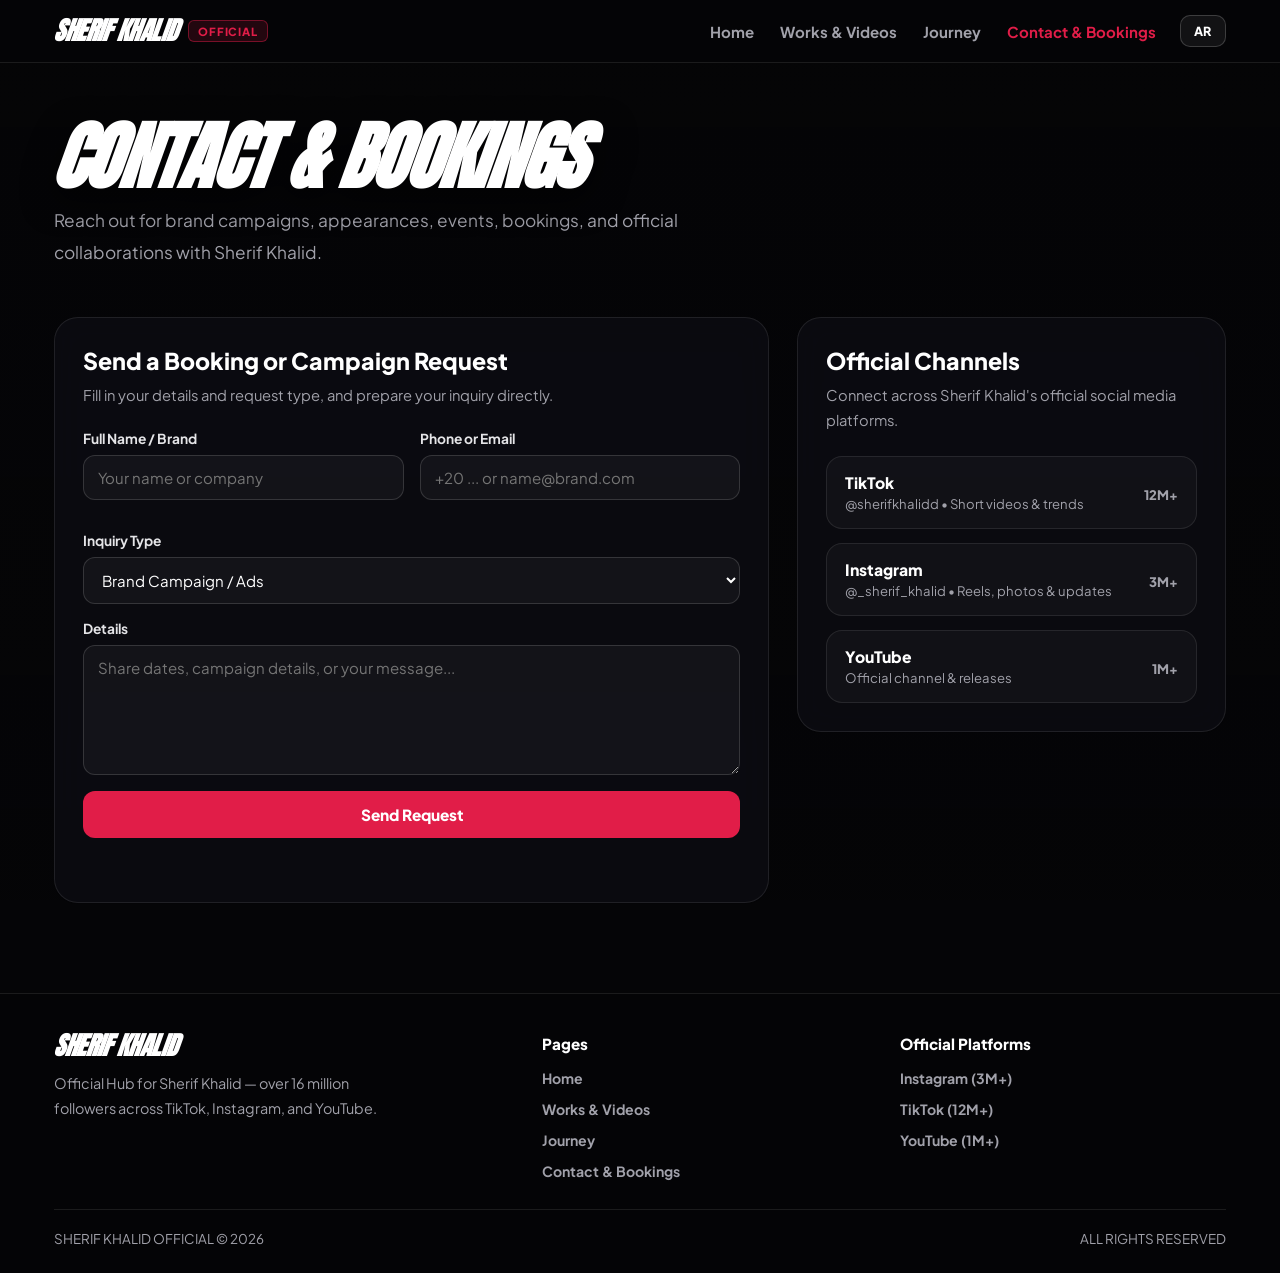
==== contact.html @ f13f251b "Create contact.html" ====
<!DOCTYPE html>
<html lang="en" dir="ltr">
<head>
  <meta charset="UTF-8" />
  <meta name="viewport" content="width=device-width, initial-scale=1.0, viewport-fit=cover" />
  <title>Contact & Bookings — SHERIF KHALID</title>
  <link rel="icon" href="assts/sherif_khalid4.jpg" type="image/jpeg" />
  <link rel="apple-touch-icon" href="assts/sherif_khalid4.jpg" />
  <link rel="preconnect" href="https://fonts.googleapis.com">
  <link rel="preconnect" href="https://fonts.gstatic.com" crossorigin>
  <link href="https://fonts.googleapis.com/css2?family=Anton&family=Archivo+Black&family=Cairo:wght@400;600;700;900&family=Lalezar&family=Plus+Jakarta+Sans:wght@400;600;700;800&display=swap" rel="stylesheet">
  <style>
    :root {
      --bg: #050507;
      --text: #f8fafc;
      --muted: #a1a1aa;
      --accent: #e11d48;
      --line: rgba(255, 255, 255, 0.09);
    }

    * { margin: 0; padding: 0; box-sizing: border-box; scroll-behavior: smooth; }
    html { overflow-x: clip; }

    body {
      background: var(--bg);
      color: var(--text);
      font-family: 'Plus Jakarta Sans', 'Cairo', sans-serif;
      overflow-x: clip;
      min-height: 100dvh;
      display: flex;
      flex-direction: column;
      position: relative;
    }

    html[lang="ar"] body {
      font-family: 'Cairo', 'Plus Jakarta Sans', sans-serif;
    }

    /* خلفية الفيديو الصامت */
    .ambient-video-bg {
      position: fixed;
      inset: 0;
      z-index: -2;
      pointer-events: none;
      overflow: hidden;
      background: #050507;
    }

    .ambient-video-bg video {
      width: 100%;
      height: 100%;
      object-fit: cover;
      opacity: 0.36;
      filter: brightness(1.12) contrast(1.06);
    }

    .ambient-overlay {
      position: fixed;
      inset: 0;
      z-index: -1;
      pointer-events: none;
      background: linear-gradient(
        180deg,
        rgba(5, 5, 7, 0.56) 0%,
        rgba(5, 5, 7, 0.72) 55%,
        rgba(5, 5, 7, 0.9) 100%
      );
    }

    .num { font-family: 'Plus Jakarta Sans', sans-serif; }
    .container { max-width: 1220px; margin: 0 auto; padding: 0 24px; width: 100%; }

    .clip-brand-font {
      font-family: 'Anton', 'Archivo Black', sans-serif;
      font-style: italic;
      font-weight: 900;
      text-transform: uppercase;
      letter-spacing: -0.01em;
      line-height: 0.96;
      display: inline-block;
      transform: skewX(-7deg) scaleY(1.06);
    }

    /* Header */
    header.site-header {
      position: sticky;
      top: 0;
      z-index: 300;
      width: 100%;
      background: rgba(5, 5, 7, 0.88);
      backdrop-filter: blur(18px);
      -webkit-backdrop-filter: blur(18px);
      border-bottom: 1px solid var(--line);
      padding: 15px 0;
    }

    .nav-wrap {
      display: flex;
      justify-content: space-between;
      align-items: center;
      gap: 20px;
      width: 100%;
    }

    .brand {
      direction: rtl;
      unicode-bidi: isolate;
      text-decoration: none;
      color: #fff;
      font-size: clamp(1.2rem, 2.2vw, 1.5rem);
      display: inline-flex;
      flex-direction: row;
      align-items: center;
      gap: 10px;
      flex-shrink: 0;
    }

    .brand-tag {
      font-family: 'Plus Jakarta Sans', sans-serif;
      font-size: 0.7rem;
      font-weight: 800;
      letter-spacing: 0.08em;
      color: var(--accent);
      border: 1px solid rgba(225, 29, 72, 0.45);
      background: rgba(225, 29, 72, 0.14);
      padding: 3px 9px;
      border-radius: 6px;
    }

    .nav-right {
      display: flex;
      align-items: center;
      gap: 24px;
    }

    nav {
      display: flex;
      align-items: center;
      gap: 26px;
    }

    nav a {
      text-decoration: none;
      color: var(--muted);
      font-weight: 700;
      font-size: 0.94rem;
      white-space: nowrap;
      transition: color 0.2s ease;
    }

    nav a:hover,
    nav a.active {
      color: #fff;
    }

    nav a.active {
      color: var(--accent);
    }

    .lang-btn {
      background: rgba(255, 255, 255, 0.06);
      border: 1px solid rgba(255, 255, 255, 0.18);
      color: #fff;
      padding: 7px 13px;
      border-radius: 10px;
      font-family: 'Plus Jakarta Sans', sans-serif;
      font-weight: 800;
      font-size: 0.78rem;
      letter-spacing: 0.06em;
      cursor: pointer;
      white-space: nowrap;
      transition: border-color 0.2s ease, background 0.2s ease;
    }

    .lang-btn:hover {
      border-color: var(--accent);
      background: rgba(225, 29, 72, 0.14);
    }

    .menu-btn {
      display: none;
      background: rgba(255, 255, 255, 0.06);
      border: 1px solid rgba(255, 255, 255, 0.16);
      color: #fff;
      padding: 8px 14px;
      border-radius: 10px;
      font-family: 'Cairo', 'Plus Jakarta Sans', sans-serif;
      font-weight: 800;
      font-size: 0.85rem;
      cursor: pointer;
    }

    /* Main Content */
    .contact-main {
      padding: 60px 0 90px;
    }

    .page-heading {
      font-size: clamp(2.4rem, 5.5vw, 4.4rem);
      color: #fff;
      margin-bottom: 14px;
      text-shadow: 0 12px 32px rgba(0, 0, 0, 0.75);
    }

    .page-sub {
      color: var(--muted);
      font-size: clamp(1rem, 1.35vw, 1.1rem);
      line-height: 1.85;
      max-width: 680px;
      margin-bottom: 48px;
    }

    .contact-grid {
      display: grid;
      grid-template-columns: 1.25fr 0.75fr;
      gap: 28px;
      align-items: start;
    }

    .form-card,
    .channels-card {
      background: rgba(12, 13, 18, 0.84);
      backdrop-filter: blur(16px);
      border: 1px solid var(--line);
      border-radius: 24px;
      padding: 28px;
    }

    .card-title {
      font-size: clamp(1.2rem, 1.9vw, 1.45rem);
      font-weight: 900;
      color: #fff;
      margin-bottom: 8px;
    }

    .card-desc {
      color: var(--muted);
      font-size: 0.92rem;
      line-height: 1.75;
      margin-bottom: 22px;
    }

    .field-row {
      display: grid;
      grid-template-columns: repeat(2, 1fr);
      gap: 16px;
      margin-bottom: 16px;
    }

    .field-group {
      display: flex;
      flex-direction: column;
      gap: 8px;
      margin-bottom: 16px;
    }

    .field-group label {
      font-size: 0.86rem;
      font-weight: 700;
      color: #e4e4e7;
    }

    .field-group input,
    .field-group select,
    .field-group textarea {
      width: 100%;
      background: rgba(255, 255, 255, 0.04);
      border: 1px solid rgba(255, 255, 255, 0.14);
      border-radius: 12px;
      padding: 12px 14px;
      color: #fff;
      font-family: inherit;
      font-size: 0.94rem;
      outline: none;
      transition: border-color 0.2s ease, background 0.2s ease;
    }

    .field-group select option {
      background: #09090d;
      color: #fff;
    }

    .field-group input:focus,
    .field-group select:focus,
    .field-group textarea:focus {
      border-color: var(--accent);
      background: rgba(255, 255, 255, 0.07);
    }

    .field-group textarea {
      min-height: 130px;
      resize: vertical;
    }

    .submit-btn {
      width: 100%;
      background: var(--accent);
      border: none;
      border-radius: 12px;
      padding: 14px 20px;
      color: #fff;
      font-family: inherit;
      font-weight: 800;
      font-size: 0.96rem;
      cursor: pointer;
      transition: opacity 0.2s ease, transform 0.2s ease;
    }

    .submit-btn:hover {
      opacity: 0.92;
      transform: translateY(-1px);
    }

    .form-feedback {
      margin-top: 14px;
      font-size: 0.88rem;
      font-weight: 700;
      color: #4ade80;
      min-height: 22px;
    }

    .channel-list {
      display: flex;
      flex-direction: column;
      gap: 14px;
    }

    .channel-item {
      text-decoration: none;
      color: #fff;
      background: rgba(255, 255, 255, 0.03);
      border: 1px solid var(--line);
      border-radius: 16px;
      padding: 16px 18px;
      display: flex;
      justify-content: space-between;
      align-items: center;
      gap: 12px;
      transition: border-color 0.2s ease, background 0.2s ease, transform 0.2s ease;
    }

    .channel-item:hover {
      border-color: var(--accent);
      background: rgba(225, 29, 72, 0.08);
      transform: translateY(-2px);
    }

    .channel-item strong {
      display: block;
      font-size: 0.98rem;
      font-weight: 800;
    }

    .channel-item span {
      display: block;
      font-size: 0.82rem;
      color: var(--muted);
      margin-top: 3px;
    }

    .channel-badge {
      font-family: 'Plus Jakarta Sans', sans-serif;
      font-size: 0.78rem;
      font-weight: 800;
      color: var(--accent);
      white-space: nowrap;
    }

    /* Footer */
    footer.site-footer {
      margin-top: auto;
      border-top: 1px solid var(--line);
      background: rgba(5, 5, 7, 0.88);
      backdrop-filter: blur(16px);
      padding: 40px 0 26px;
    }

    .footer-grid {
      display: grid;
      grid-template-columns: 1.4fr 1fr 1fr;
      gap: 32px;
      padding-bottom: 28px;
      border-bottom: 1px solid var(--line);
    }

    .footer-brand p {
      color: var(--muted);
      font-size: 0.9rem;
      line-height: 1.75;
      margin-top: 12px;
      max-width: 340px;
    }

    .footer-col h3 {
      font-size: 0.95rem;
      font-weight: 800;
      color: #fff;
      margin-bottom: 14px;
    }

    .footer-links {
      list-style: none;
      display: flex;
      flex-direction: column;
      gap: 10px;
    }

    .footer-links a {
      text-decoration: none;
      color: var(--muted);
      font-size: 0.88rem;
      font-weight: 700;
      transition: color 0.2s ease;
    }

    .footer-links a:hover { color: var(--accent); }

    .footer-bottom {
      padding-top: 20px;
      display: flex;
      justify-content: space-between;
      align-items: center;
      flex-wrap: wrap;
      gap: 12px;
      color: var(--muted);
      font-size: 0.84rem;
    }

    @media (max-width: 960px) {
      .contact-grid { grid-template-columns: 1fr; gap: 22px; }
      .footer-grid { grid-template-columns: 1fr; gap: 24px; }

      nav {
        display: none;
        position: fixed;
        top: 64px;
        right: 0;
        left: 0;
        background: rgba(5, 5, 7, 0.98);
        backdrop-filter: blur(20px);
        flex-direction: column;
        align-items: flex-start;
        padding: 20px 24px;
        gap: 16px;
        border-bottom: 1px solid var(--line);
        z-index: 290;
      }

      nav.open { display: flex; }
      .menu-btn { display: inline-block; }
    }

    @media (max-width: 640px) {
      .container { padding: 0 18px; }
      .contact-main { padding: 36px 0 64px; }
      .form-card, .channels-card { padding: 20px; border-radius: 18px; }
      .field-row { grid-template-columns: 1fr; gap: 0; margin-bottom: 0; }
    }
  </style>
</head>
<body>

  <div class="ambient-video-bg" aria-hidden="true">
    <video autoplay muted loop playsinline preload="auto">
      <source src="assts/shx.mp4" type="video/mp4">
    </video>
  </div>
  <div class="ambient-overlay" aria-hidden="true"></div>

  <header class="site-header">
    <div class="container nav-wrap">
      <a href="index.html" class="brand">
        <span class="brand-tag">OFFICIAL</span>
        <span class="clip-brand-font">SHERIF KHALID</span>
      </a>

      <div class="nav-right">
        <nav id="navMenu">
          <a href="index.html" data-i18n="navHome">Home</a>
          <a href="works.html" data-i18n="navWorks">Works & Videos</a>
          <a href="journey.html" data-i18n="navJourney">Journey</a>
          <a href="contact.html" class="active" data-i18n="navContact">Contact & Bookings</a>
        </nav>

        <button class="lang-btn" id="langBtn" type="button" onclick="toggleLanguage()">AR</button>
        <button class="menu-btn" id="menuBtn" type="button" data-i18n="menuLabel">Menu</button>
      </div>
    </div>
  </header>

  <main class="contact-main">
    <div class="container">
      <h1 class="clip-brand-font page-heading" data-i18n="pageHeading">CONTACT & BOOKINGS</h1>
      <p class="page-sub" data-i18n="pageSub">
        Reach out for brand campaigns, appearances, events, bookings, and official collaborations with Sherif Khalid.
      </p>

      <div class="contact-grid">
        <form class="form-card" id="bookingForm" onsubmit="handleBookingSubmit(event)">
          <h2 class="card-title" data-i18n="formTitle">Send a Booking or Campaign Request</h2>
          <p class="card-desc" data-i18n="formDesc">
            Fill in your details and request type, and prepare your inquiry directly.
          </p>

          <div class="field-row">
            <div class="field-group">
              <label for="senderName" data-i18n="labelName">Full Name / Brand</label>
              <input id="senderName" type="text" required placeholder="Your name or company">
            </div>

            <div class="field-group">
              <label for="senderPhone" data-i18n="labelContact">Phone or Email</label>
              <input id="senderPhone" type="text" required placeholder="+20 ... or name@brand.com">
            </div>
          </div>

          <div class="field-group">
            <label for="requestType" data-i18n="labelType">Inquiry Type</label>
            <select id="requestType">
              <option value="Brand Campaign / Ads" data-i18n="optAds">Brand Campaign / Ads</option>
              <option value="Event / Appearance Booking" data-i18n="optBooking">Event / Appearance Booking</option>
              <option value="Collaboration / Media" data-i18n="optCollab">Collaboration / Media</option>
              <option value="General Inquiry" data-i18n="optGeneral">General Inquiry</option>
            </select>
          </div>

          <div class="field-group">
            <label for="messageBox" data-i18n="labelMessage">Details</label>
            <textarea id="messageBox" required placeholder="Share dates, campaign details, or your message..."></textarea>
          </div>

          <button type="submit" class="submit-btn" data-i18n="submitBtn">Send Request</button>
          <p class="form-feedback" id="formFeedback" role="status"></p>
        </form>

        <aside class="channels-card">
          <h2 class="card-title" data-i18n="channelsTitle">Official Channels</h2>
          <p class="card-desc" data-i18n="channelsDesc">
            Connect across Sherif Khalid's official social media platforms.
          </p>

          <div class="channel-list">
            <a class="channel-item" href="https://www.tiktok.com/@sherifkhalidd" target="_blank" rel="noopener">
              <div>
                <strong>TikTok</strong>
                <span data-i18n="ttSub">@sherifkhalidd • Short videos & trends</span>
              </div>
              <span class="channel-badge num">12M+</span>
            </a>

            <a class="channel-item" href="https://www.instagram.com/_sherif_khalid/?hl=ar" target="_blank" rel="noopener">
              <div>
                <strong>Instagram</strong>
                <span data-i18n="igSub">@_sherif_khalid • Reels, photos & updates</span>
              </div>
              <span class="channel-badge num">3M+</span>
            </a>

            <a class="channel-item" href="https://www.youtube.com/@sherifkhalid8422" target="_blank" rel="noopener">
              <div>
                <strong>YouTube</strong>
                <span data-i18n="ytSub">Official channel & releases</span>
              </div>
              <span class="channel-badge num">1M+</span>
            </a>
          </div>
        </aside>
      </div>
    </div>
  </main>

  <footer class="site-footer">
    <div class="container">
      <div class="footer-grid">
        <div class="footer-brand">
          <a href="index.html" class="brand">
            <span class="clip-brand-font">SHERIF KHALID</span>
          </a>
          <p data-i18n="footerDesc">
            Official Hub for Sherif Khalid — over 16 million followers across TikTok, Instagram, and YouTube.
          </p>
        </div>

        <div class="footer-col">
          <h3 data-i18n="footerPagesTitle">Pages</h3>
          <ul class="footer-links">
            <li><a href="index.html" data-i18n="navHome">Home</a></li>
            <li><a href="works.html" data-i18n="navWorks">Works & Videos</a></li>
            <li><a href="journey.html" data-i18n="navJourney">Journey</a></li>
            <li><a href="contact.html" data-i18n="navContact">Contact & Bookings</a></li>
          </ul>
        </div>

        <div class="footer-col">
          <h3 data-i18n="footerPlatformsTitle">Official Platforms</h3>
          <ul class="footer-links">
            <li><a href="https://www.instagram.com/_sherif_khalid/?hl=ar" target="_blank" rel="noopener">Instagram (3M+)</a></li>
            <li><a href="https://www.tiktok.com/@sherifkhalidd" target="_blank" rel="noopener">TikTok (12M+)</a></li>
            <li><a href="https://www.youtube.com/@sherifkhalid8422" target="_blank" rel="noopener">YouTube (1M+)</a></li>
          </ul>
        </div>
      </div>

      <div class="footer-bottom">
        <span class="num">SHERIF KHALID OFFICIAL © 2026</span>
        <span data-i18n="rights">ALL RIGHTS RESERVED</span>
      </div>
    </div>
  </footer>

  <script>
    const translations = {
      en: {
        dir: 'ltr',
        lang: 'en',
        btnText: 'AR',
        menuLabel: 'Menu',
        navHome: 'Home',
        navWorks: 'Works & Videos',
        navJourney: 'Journey',
        navContact: 'Contact & Bookings',
        pageHeading: 'CONTACT & BOOKINGS',
        pageSub: 'Reach out for brand campaigns, appearances, events, bookings, and official collaborations with Sherif Khalid.',
        formTitle: 'Send a Booking or Campaign Request',
        formDesc: 'Fill in your details and request type to prepare your inquiry.',
        labelName: 'Full Name / Brand',
        placeholderName: 'Your name or company',
        labelContact: 'Phone or Email',
        placeholderContact: '+20 ... or name@brand.com',
        labelType: 'Inquiry Type',
        optAds: 'Brand Campaign / Ads',
        optBooking: 'Event / Appearance Booking',
        optCollab: 'Collaboration / Media',
        optGeneral: 'General Inquiry',
        labelMessage: 'Details',
        placeholderMessage: 'Share dates, campaign details, or your message...',
        submitBtn: 'Send Request',
        sentMsg: 'Request recorded. Our team will follow up on your inquiry details.',
        channelsTitle: 'Official Channels',
        channelsDesc: "Connect across Sherif Khalid's official social media platforms.",
        ttSub: '@sherifkhalidd • Short videos & trends',
        igSub: '@_sherif_khalid • Reels, photos & updates',
        ytSub: 'Official channel & releases',
        footerDesc: 'Official Hub for Sherif Khalid — over 16 million followers across TikTok, Instagram, and YouTube.',
        footerPagesTitle: 'Pages',
        footerPlatformsTitle: 'Official Platforms',
        rights: 'ALL RIGHTS RESERVED'
      },
      ar: {
        dir: 'rtl',
        lang: 'ar',
        btnText: 'EN',
        menuLabel: 'القائمة',
        navHome: 'الرئيسية',
        navWorks: 'الأعمال والفيديوهات',
        navJourney: 'الرحلة',
        navContact: 'التواصل والإعلانات',
        pageHeading: 'التواصل والإعلانات',
        pageSub: 'تواصل معنا للحملات الإعلانية، الحجوزات، الظهور والفعاليات، والتعاونات الرسمية مع شريف خالد.',
        formTitle: 'إرسال طلب إعلان أو حجز',
        formDesc: 'اكتب بياناتك ونوع الطلب لتجهيز تفاصيل التواصل.',
        labelName: 'الاسم الكامل / اسم البراند',
        placeholderName: 'اسمك أو اسم الشركة',
        labelContact: 'رقم الهاتف أو البريد الإلكتروني',
        placeholderContact: '+20 ... أو name@brand.com',
        labelType: 'نوع الطلب',
        optAds: 'حملة إعلانية / إعلانات',
        optBooking: 'حجز ظهور أو فعالية',
        optCollab: 'تعاون أو تغطية إعلامية',
        optGeneral: 'استفسار عام',
        labelMessage: 'التفاصيل',
        placeholderMessage: 'اكتب المواعيد أو تفاصيل الحملة أو رسالتك...',
        submitBtn: 'إرسال الطلب',
        sentMsg: 'تم تسجيل طلبك بنجاح وسيتم مراجعة التفاصيل للتواصل.',
        channelsTitle: 'المنصات الرسمية',
        channelsDesc: 'تابع وتواصل عبر الحسابات الرسمية لشريف خالد.',
        ttSub: '@sherifkhalidd • فيديوهات وتريندات',
        igSub: '@_sherif_khalid • ريلز وصور وأخبار',
        ytSub: 'القناة الرسمية والأعمال',
        footerDesc: 'الموقع الرسمي لشريف خالد — جمهور يتخطى 16 مليون متابع عبر TikTok وInstagram وYouTube.',
        footerPagesTitle: 'الصفحات',
        footerPlatformsTitle: 'المنصات الرسمية',
        rights: 'جميع الحقوق محفوظة'
      }
    };

    let currentLang = 'en';

    function applyLanguage(lang) {
      const dict = translations[lang] || translations.en;
      currentLang = dict.lang;
      document.documentElement.lang = dict.lang;
      document.documentElement.dir = dict.dir;

      const langBtn = document.getElementById('langBtn');
      if (langBtn) langBtn.textContent = dict.btnText;

      document.querySelectorAll('[data-i18n]').forEach((el) => {
        const key = el.getAttribute('data-i18n');
        if (dict[key] !== undefined) {
          el.textContent = dict[key];
        }
      });

      const nameInput = document.getElementById('senderName');
      const phoneInput = document.getElementById('senderPhone');
      const msgInput = document.getElementById('messageBox');
      if (nameInput) nameInput.placeholder = dict.placeholderName;
      if (phoneInput) phoneInput.placeholder = dict.placeholderContact;
      if (msgInput) msgInput.placeholder = dict.placeholderMessage;
    }

    function toggleLanguage() {
      applyLanguage(currentLang === 'en' ? 'ar' : 'en');
    }

    function handleBookingSubmit(event) {
      event.preventDefault();
      const feedback = document.getElementById('formFeedback');
      if (feedback) {
        feedback.textContent = translations[currentLang].sentMsg;
      }
      event.target.reset();
    }

    const navMenu = document.getElementById('navMenu');
    const menuBtn = document.getElementById('menuBtn');

    if (navMenu && menuBtn) {
      menuBtn.addEventListener('click', (e) => {
        e.stopPropagation();
        navMenu.classList.toggle('open');
      });

      navMenu.querySelectorAll('a').forEach((link) => {
        link.addEventListener('click', () => navMenu.classList.remove('open'));
      });

      document.addEventListener('click', (e) => {
        if (!navMenu.contains(e.target) && !menuBtn.contains(e.target)) {
          navMenu.classList.remove('open');
        }
      });
    }
  </script>
</body>
</html>
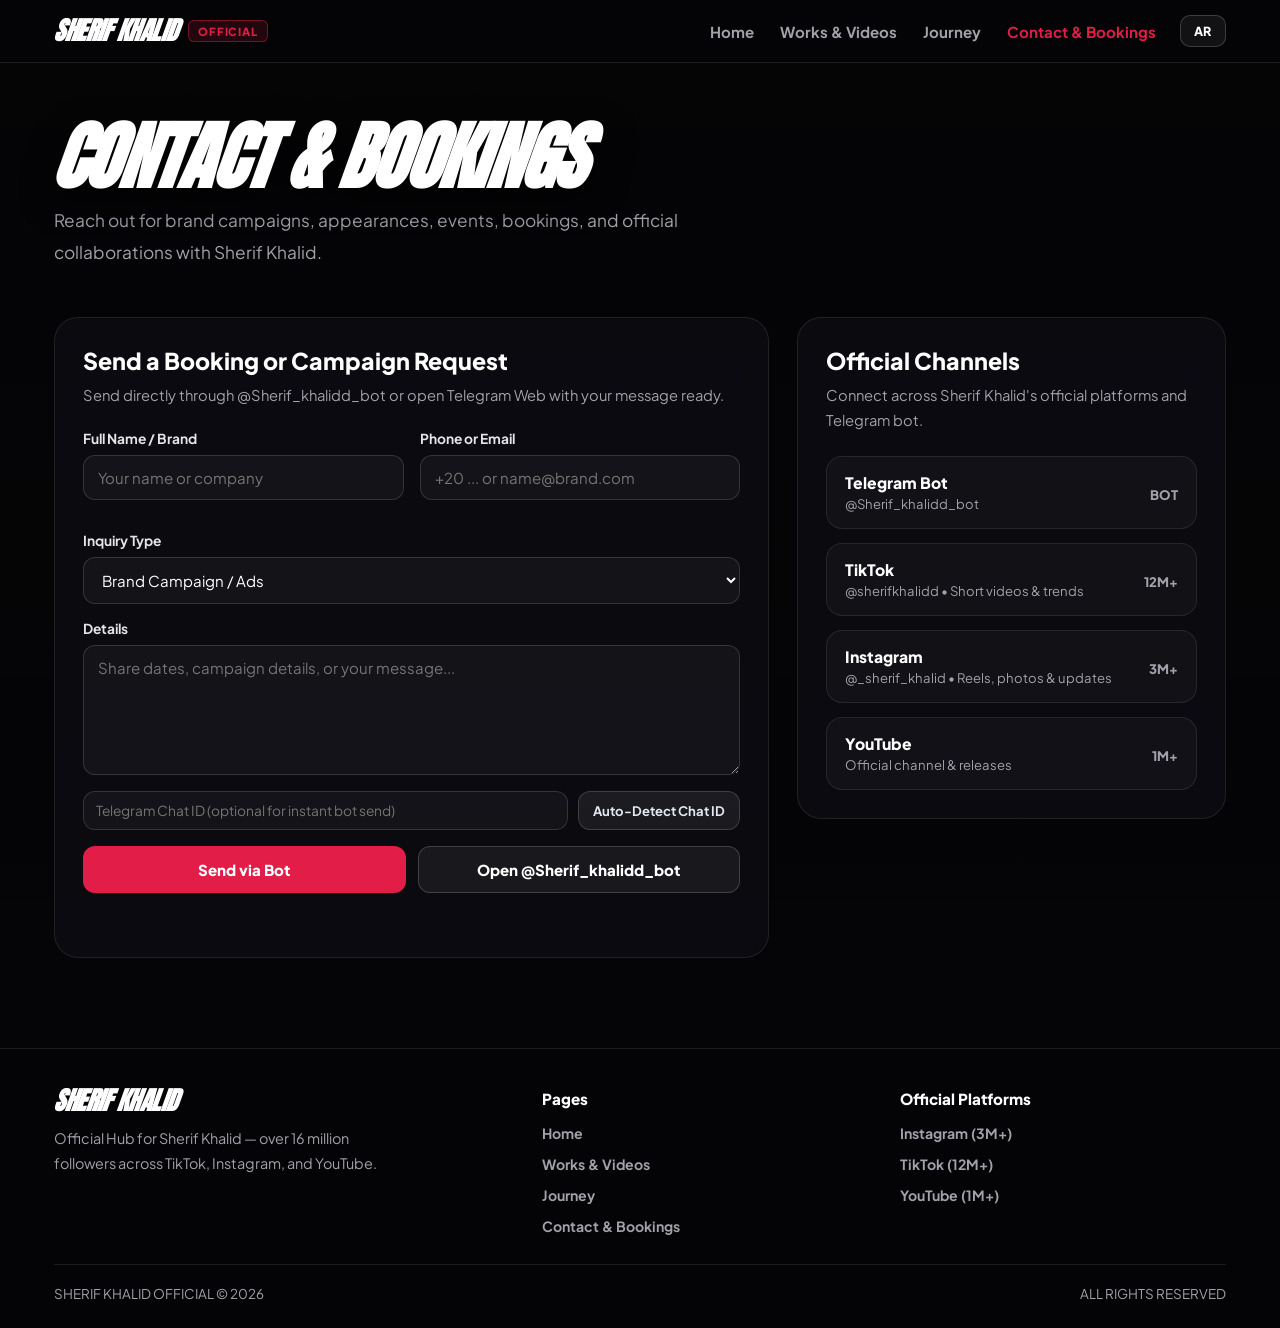
==== commit 8b91de08: "Update contact.html" ====
--- a/contact.html
+++ b/contact.html
@@ -292,16 +292,22 @@
       resize: vertical;
     }
 
+    .btn-group {
+      display: grid;
+      grid-template-columns: 1fr 1fr;
+      gap: 12px;
+    }
+
     .submit-btn {
       width: 100%;
       background: var(--accent);
       border: none;
       border-radius: 12px;
-      padding: 14px 20px;
+      padding: 13px 18px;
       color: #fff;
       font-family: inherit;
       font-weight: 800;
-      font-size: 0.96rem;
+      font-size: 0.94rem;
       cursor: pointer;
       transition: opacity 0.2s ease, transform 0.2s ease;
     }
@@ -309,6 +315,62 @@
     .submit-btn:hover {
       opacity: 0.92;
       transform: translateY(-1px);
+    }
+
+    .tg-direct-btn {
+      width: 100%;
+      background: rgba(255, 255, 255, 0.06);
+      border: 1px solid rgba(255, 255, 255, 0.18);
+      border-radius: 12px;
+      padding: 13px 18px;
+      color: #fff;
+      font-family: inherit;
+      font-weight: 800;
+      font-size: 0.94rem;
+      cursor: pointer;
+      transition: border-color 0.2s ease, background 0.2s ease;
+    }
+
+    .tg-direct-btn:hover {
+      border-color: #38bdf8;
+      background: rgba(56, 189, 248, 0.14);
+    }
+
+    .chatid-row {
+      display: flex;
+      gap: 10px;
+      align-items: center;
+      margin-bottom: 16px;
+    }
+
+    .chatid-row input {
+      flex: 1;
+      background: rgba(255, 255, 255, 0.04);
+      border: 1px solid rgba(255, 255, 255, 0.14);
+      border-radius: 12px;
+      padding: 10px 12px;
+      color: #fff;
+      font-family: 'Plus Jakarta Sans', sans-serif;
+      font-size: 0.86rem;
+      outline: none;
+    }
+
+    .detect-btn {
+      background: rgba(255, 255, 255, 0.07);
+      border: 1px solid rgba(255, 255, 255, 0.16);
+      color: #e2e8f0;
+      border-radius: 12px;
+      padding: 10px 14px;
+      font-family: inherit;
+      font-size: 0.82rem;
+      font-weight: 700;
+      white-space: nowrap;
+      cursor: pointer;
+    }
+
+    .detect-btn:hover {
+      border-color: var(--accent);
+      color: #fff;
     }
 
     .form-feedback {
@@ -455,6 +517,8 @@
       .contact-main { padding: 36px 0 64px; }
       .form-card, .channels-card { padding: 20px; border-radius: 18px; }
       .field-row { grid-template-columns: 1fr; gap: 0; margin-bottom: 0; }
+      .btn-group { grid-template-columns: 1fr; }
+      .chatid-row { flex-direction: column; align-items: stretch; }
     }
   </style>
 </head>
@@ -499,7 +563,7 @@
         <form class="form-card" id="bookingForm" onsubmit="handleBookingSubmit(event)">
           <h2 class="card-title" data-i18n="formTitle">Send a Booking or Campaign Request</h2>
           <p class="card-desc" data-i18n="formDesc">
-            Fill in your details and request type, and prepare your inquiry directly.
+            Send directly through @Sherif_khalidd_bot or open Telegram Web with your message ready.
           </p>
 
           <div class="field-row">
@@ -529,17 +593,33 @@
             <textarea id="messageBox" required placeholder="Share dates, campaign details, or your message..."></textarea>
           </div>
 
-          <button type="submit" class="submit-btn" data-i18n="submitBtn">Send Request</button>
+          <div class="chatid-row">
+            <input id="chatIdInput" type="text" placeholder="Telegram Chat ID (optional for instant bot send)">
+            <button type="button" class="detect-btn" onclick="detectChatId()" data-i18n="detectBtn">Auto-Detect Chat ID</button>
+          </div>
+
+          <div class="btn-group">
+            <button type="submit" class="submit-btn" data-i18n="submitBtn">Send via Bot</button>
+            <button type="button" class="tg-direct-btn" onclick="openTelegramBotWeb()" data-i18n="tgDirectBtn">Open @Sherif_khalidd_bot</button>
+          </div>
           <p class="form-feedback" id="formFeedback" role="status"></p>
         </form>
 
         <aside class="channels-card">
           <h2 class="card-title" data-i18n="channelsTitle">Official Channels</h2>
           <p class="card-desc" data-i18n="channelsDesc">
-            Connect across Sherif Khalid's official social media platforms.
+            Connect across Sherif Khalid's official platforms and Telegram bot.
           </p>
 
           <div class="channel-list">
+            <a class="channel-item" href="https://web.telegram.org/k/#@Sherif_khalidd_bot" target="_blank" rel="noopener">
+              <div>
+                <strong>Telegram Bot</strong>
+                <span>@Sherif_khalidd_bot</span>
+              </div>
+              <span class="channel-badge">BOT</span>
+            </a>
+
             <a class="channel-item" href="https://www.tiktok.com/@sherifkhalidd" target="_blank" rel="noopener">
               <div>
                 <strong>TikTok</strong>
@@ -609,6 +689,9 @@
   </footer>
 
   <script>
+    const TELEGRAM_BOT_USERNAME = 'Sherif_khalidd_bot';
+    const TELEGRAM_BOT_TOKEN = '9141966466:AAFNgW6TvqtmTfrUbE0Tut4eaVbb6FJiEKQ';
+
     const translations = {
       en: {
         dir: 'ltr',
@@ -622,7 +705,7 @@
         pageHeading: 'CONTACT & BOOKINGS',
         pageSub: 'Reach out for brand campaigns, appearances, events, bookings, and official collaborations with Sherif Khalid.',
         formTitle: 'Send a Booking or Campaign Request',
-        formDesc: 'Fill in your details and request type to prepare your inquiry.',
+        formDesc: 'Send directly through @Sherif_khalidd_bot or open Telegram Web with your message ready.',
         labelName: 'Full Name / Brand',
         placeholderName: 'Your name or company',
         labelContact: 'Phone or Email',
@@ -634,10 +717,16 @@
         optGeneral: 'General Inquiry',
         labelMessage: 'Details',
         placeholderMessage: 'Share dates, campaign details, or your message...',
-        submitBtn: 'Send Request',
-        sentMsg: 'Request recorded. Our team will follow up on your inquiry details.',
+        placeholderChatId: 'Telegram Chat ID (optional for instant bot send)',
+        detectBtn: 'Auto-Detect Chat ID',
+        submitBtn: 'Send via Bot',
+        tgDirectBtn: 'Open @Sherif_khalidd_bot',
+        sentMsg: 'Sent to @Sherif_khalidd_bot successfully.',
+        chatIdFound: 'Chat ID detected and saved.',
+        chatIdNotFound: 'Send any message to @Sherif_khalidd_bot first, then click Auto-Detect.',
+        tgOpenedMsg: 'Opened @Sherif_khalidd_bot with your message.',
         channelsTitle: 'Official Channels',
-        channelsDesc: "Connect across Sherif Khalid's official social media platforms.",
+        channelsDesc: "Connect across Sherif Khalid's official platforms and Telegram bot.",
         ttSub: '@sherifkhalidd • Short videos & trends',
         igSub: '@_sherif_khalid • Reels, photos & updates',
         ytSub: 'Official channel & releases',
@@ -658,7 +747,7 @@
         pageHeading: 'التواصل والإعلانات',
         pageSub: 'تواصل معنا للحملات الإعلانية، الحجوزات، الظهور والفعاليات، والتعاونات الرسمية مع شريف خالد.',
         formTitle: 'إرسال طلب إعلان أو حجز',
-        formDesc: 'اكتب بياناتك ونوع الطلب لتجهيز تفاصيل التواصل.',
+        formDesc: 'ابعت مباشرة عبر @Sherif_khalidd_bot أو افتح تيليجرام والرسالة مكتوبة جاهزة.',
         labelName: 'الاسم الكامل / اسم البراند',
         placeholderName: 'اسمك أو اسم الشركة',
         labelContact: 'رقم الهاتف أو البريد الإلكتروني',
@@ -670,10 +759,16 @@
         optGeneral: 'استفسار عام',
         labelMessage: 'التفاصيل',
         placeholderMessage: 'اكتب المواعيد أو تفاصيل الحملة أو رسالتك...',
-        submitBtn: 'إرسال الطلب',
-        sentMsg: 'تم تسجيل طلبك بنجاح وسيتم مراجعة التفاصيل للتواصل.',
+        placeholderChatId: 'رقم Chat ID الخاص بك (اختياري للإرسال الفوري)',
+        detectBtn: 'جلب Chat ID تلقائياً',
+        submitBtn: 'إرسال عبر البوت',
+        tgDirectBtn: 'فتح @Sherif_khalidd_bot',
+        sentMsg: 'تم إرسال طلبك إلى @Sherif_khalidd_bot بنجاح.',
+        chatIdFound: 'تم اكتشاف رقم Chat ID وحفظه تلقائياً.',
+        chatIdNotFound: 'ابعت رسالة للبوت @Sherif_khalidd_bot الأول ثم اضغط جلب Chat ID.',
+        tgOpenedMsg: 'تم فتح شات البوت والرسالة جاهزة.',
         channelsTitle: 'المنصات الرسمية',
-        channelsDesc: 'تابع وتواصل عبر الحسابات الرسمية لشريف خالد.',
+        channelsDesc: 'تابع وتواصل عبر المنصات الرسمية وبوت تيليجرام.',
         ttSub: '@sherifkhalidd • فيديوهات وتريندات',
         igSub: '@_sherif_khalid • ريلز وصور وأخبار',
         ytSub: 'القناة الرسمية والأعمال',
@@ -686,6 +781,109 @@
 
     let currentLang = 'en';
 
+    function buildSummaryText() {
+      const name = document.getElementById('senderName')?.value.trim() || '-';
+      const contactInfo = document.getElementById('senderPhone')?.value.trim() || '-';
+      const type = document.getElementById('requestType')?.value || '-';
+      const details = document.getElementById('messageBox')?.value.trim() || '-';
+
+      return (
+        `New Inquiry — SHERIF KHALID\n` +
+        `Name / Brand: ${name}\n` +
+        `Phone / Email: ${contactInfo}\n` +
+        `Type: ${type}\n` +
+        `Details:\n${details}`
+      );
+    }
+
+    async function detectChatId() {
+      const chatInput = document.getElementById('chatIdInput');
+      const feedback = document.getElementById('formFeedback');
+      try {
+        const res = await fetch(`https://api.telegram.org/bot${TELEGRAM_BOT_TOKEN}/getUpdates`);
+        const data = await res.json();
+        const updates = Array.isArray(data.result) ? data.result : [];
+        const lastUpdate = [...updates].reverse().find(u => u.message?.chat?.id || u.callback_query?.message?.chat?.id);
+        const foundId = lastUpdate?.message?.chat?.id || lastUpdate?.callback_query?.message?.chat?.id;
+
+        if (foundId && chatInput) {
+          chatInput.value = String(foundId);
+          localStorage.setItem('shx_tg_chat_id', String(foundId));
+          if (feedback) {
+            feedback.style.color = '#4ade80';
+            feedback.textContent = translations[currentLang].chatIdFound;
+          }
+        } else if (feedback) {
+          feedback.style.color = '#fbbf24';
+          feedback.textContent = translations[currentLang].chatIdNotFound;
+        }
+      } catch (e) {
+        if (feedback) {
+          feedback.style.color = '#fb7185';
+          feedback.textContent = translations[currentLang].chatIdNotFound;
+        }
+      }
+    }
+
+    function openTelegramBotWeb() {
+      const feedback = document.getElementById('formFeedback');
+      const text = encodeURIComponent(buildSummaryText());
+      window.open(`https://t.me/${TELEGRAM_BOT_USERNAME}?start=inquiry&text=${text}`, '_blank', 'noopener');
+      if (feedback) {
+        feedback.style.color = '#38bdf8';
+        feedback.textContent = translations[currentLang].tgOpenedMsg;
+      }
+    }
+
+    async function handleBookingSubmit(event) {
+      event.preventDefault();
+      const chatInput = document.getElementById('chatIdInput');
+      const feedback = document.getElementById('formFeedback');
+      const submitBtn = event.target.querySelector('button[type="submit"]');
+      const chatId = (chatInput?.value.trim() || localStorage.getItem('shx_tg_chat_id') || '').trim();
+
+      if (!chatId) {
+        openTelegramBotWeb();
+        return;
+      }
+
+      localStorage.setItem('shx_tg_chat_id', chatId);
+      if (submitBtn) submitBtn.disabled = true;
+
+      try {
+        const res = await fetch(`https://api.telegram.org/bot${TELEGRAM_BOT_TOKEN}/sendMessage`, {
+          method: 'POST',
+          headers: { 'Content-Type': 'application/json' },
+          body: JSON.stringify({
+            chat_id: chatId,
+            text: buildSummaryText()
+          })
+        });
+        const data = await res.json();
+        if (!res.ok || !data.ok) throw new Error('Send failed');
+
+        if (feedback) {
+          feedback.style.color = '#4ade80';
+          feedback.textContent = translations[currentLang].sentMsg;
+        }
+        event.target.reset();
+        if (chatInput) chatInput.value = chatId;
+      } catch (e) {
+        if (feedback) {
+          feedback.style.color = '#fb7185';
+          feedback.textContent = translations[currentLang].chatIdNotFound;
+        }
+      } finally {
+        if (submitBtn) submitBtn.disabled = false;
+      }
+    }
+
+    window.addEventListener('DOMContentLoaded', () => {
+      const savedChatId = localStorage.getItem('shx_tg_chat_id');
+      const chatInput = document.getElementById('chatIdInput');
+      if (savedChatId && chatInput) chatInput.value = savedChatId;
+    });
+
     function applyLanguage(lang) {
       const dict = translations[lang] || translations.en;
       currentLang = dict.lang;
@@ -705,22 +903,15 @@
       const nameInput = document.getElementById('senderName');
       const phoneInput = document.getElementById('senderPhone');
       const msgInput = document.getElementById('messageBox');
+      const chatInput = document.getElementById('chatIdInput');
       if (nameInput) nameInput.placeholder = dict.placeholderName;
       if (phoneInput) phoneInput.placeholder = dict.placeholderContact;
       if (msgInput) msgInput.placeholder = dict.placeholderMessage;
+      if (chatInput) chatInput.placeholder = dict.placeholderChatId;
     }
 
     function toggleLanguage() {
       applyLanguage(currentLang === 'en' ? 'ar' : 'en');
-    }
-
-    function handleBookingSubmit(event) {
-      event.preventDefault();
-      const feedback = document.getElementById('formFeedback');
-      if (feedback) {
-        feedback.textContent = translations[currentLang].sentMsg;
-      }
-      event.target.reset();
     }
 
     const navMenu = document.getElementById('navMenu');
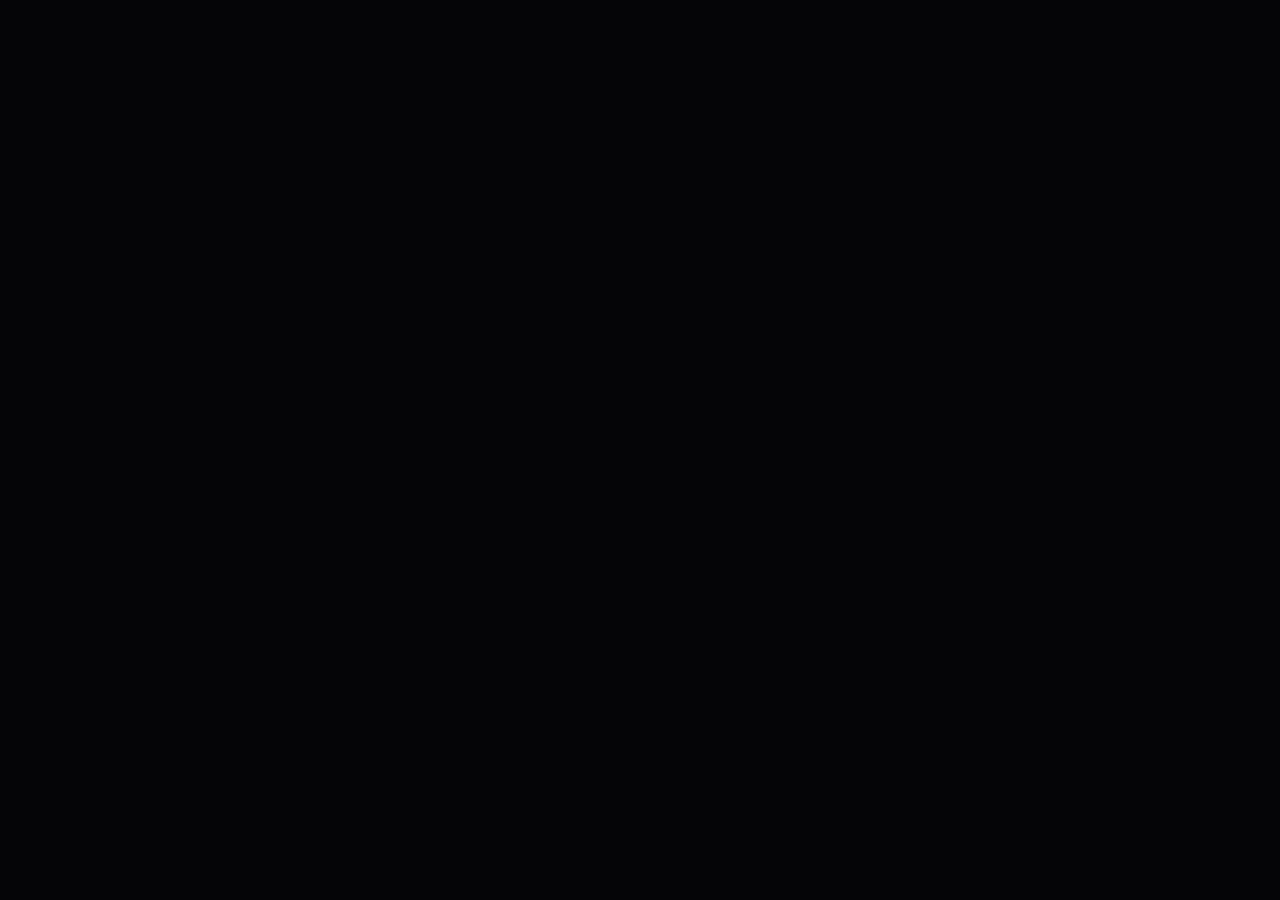
==== commit f481e799: "Update contact.html" ====
--- a/contact.html
+++ b/contact.html
@@ -207,732 +207,4 @@
       font-size: clamp(1rem, 1.35vw, 1.1rem);
       line-height: 1.85;
       max-width: 680px;
-      margin-bottom: 48px;
-    }
-
-    .contact-grid {
-      display: grid;
-      grid-template-columns: 1.25fr 0.75fr;
-      gap: 28px;
-      align-items: start;
-    }
-
-    .form-card,
-    .channels-card {
-      background: rgba(12, 13, 18, 0.84);
-      backdrop-filter: blur(16px);
-      border: 1px solid var(--line);
-      border-radius: 24px;
-      padding: 28px;
-    }
-
-    .card-title {
-      font-size: clamp(1.2rem, 1.9vw, 1.45rem);
-      font-weight: 900;
-      color: #fff;
-      margin-bottom: 8px;
-    }
-
-    .card-desc {
-      color: var(--muted);
-      font-size: 0.92rem;
-      line-height: 1.75;
-      margin-bottom: 22px;
-    }
-
-    .field-row {
-      display: grid;
-      grid-template-columns: repeat(2, 1fr);
-      gap: 16px;
-      margin-bottom: 16px;
-    }
-
-    .field-group {
-      display: flex;
-      flex-direction: column;
-      gap: 8px;
-      margin-bottom: 16px;
-    }
-
-    .field-group label {
-      font-size: 0.86rem;
-      font-weight: 700;
-      color: #e4e4e7;
-    }
-
-    .field-group input,
-    .field-group select,
-    .field-group textarea {
-      width: 100%;
-      background: rgba(255, 255, 255, 0.04);
-      border: 1px solid rgba(255, 255, 255, 0.14);
-      border-radius: 12px;
-      padding: 12px 14px;
-      color: #fff;
-      font-family: inherit;
-      font-size: 0.94rem;
-      outline: none;
-      transition: border-color 0.2s ease, background 0.2s ease;
-    }
-
-    .field-group select option {
-      background: #09090d;
-      color: #fff;
-    }
-
-    .field-group input:focus,
-    .field-group select:focus,
-    .field-group textarea:focus {
-      border-color: var(--accent);
-      background: rgba(255, 255, 255, 0.07);
-    }
-
-    .field-group textarea {
-      min-height: 130px;
-      resize: vertical;
-    }
-
-    .btn-group {
-      display: grid;
-      grid-template-columns: 1fr 1fr;
-      gap: 12px;
-    }
-
-    .submit-btn {
-      width: 100%;
-      background: var(--accent);
-      border: none;
-      border-radius: 12px;
-      padding: 13px 18px;
-      color: #fff;
-      font-family: inherit;
-      font-weight: 800;
-      font-size: 0.94rem;
-      cursor: pointer;
-      transition: opacity 0.2s ease, transform 0.2s ease;
-    }
-
-    .submit-btn:hover {
-      opacity: 0.92;
-      transform: translateY(-1px);
-    }
-
-    .tg-direct-btn {
-      width: 100%;
-      background: rgba(255, 255, 255, 0.06);
-      border: 1px solid rgba(255, 255, 255, 0.18);
-      border-radius: 12px;
-      padding: 13px 18px;
-      color: #fff;
-      font-family: inherit;
-      font-weight: 800;
-      font-size: 0.94rem;
-      cursor: pointer;
-      transition: border-color 0.2s ease, background 0.2s ease;
-    }
-
-    .tg-direct-btn:hover {
-      border-color: #38bdf8;
-      background: rgba(56, 189, 248, 0.14);
-    }
-
-    .chatid-row {
-      display: flex;
-      gap: 10px;
-      align-items: center;
-      margin-bottom: 16px;
-    }
-
-    .chatid-row input {
-      flex: 1;
-      background: rgba(255, 255, 255, 0.04);
-      border: 1px solid rgba(255, 255, 255, 0.14);
-      border-radius: 12px;
-      padding: 10px 12px;
-      color: #fff;
-      font-family: 'Plus Jakarta Sans', sans-serif;
-      font-size: 0.86rem;
-      outline: none;
-    }
-
-    .detect-btn {
-      background: rgba(255, 255, 255, 0.07);
-      border: 1px solid rgba(255, 255, 255, 0.16);
-      color: #e2e8f0;
-      border-radius: 12px;
-      padding: 10px 14px;
-      font-family: inherit;
-      font-size: 0.82rem;
-      font-weight: 700;
-      white-space: nowrap;
-      cursor: pointer;
-    }
-
-    .detect-btn:hover {
-      border-color: var(--accent);
-      color: #fff;
-    }
-
-    .form-feedback {
-      margin-top: 14px;
-      font-size: 0.88rem;
-      font-weight: 700;
-      color: #4ade80;
-      min-height: 22px;
-    }
-
-    .channel-list {
-      display: flex;
-      flex-direction: column;
-      gap: 14px;
-    }
-
-    .channel-item {
-      text-decoration: none;
-      color: #fff;
-      background: rgba(255, 255, 255, 0.03);
-      border: 1px solid var(--line);
-      border-radius: 16px;
-      padding: 16px 18px;
-      display: flex;
-      justify-content: space-between;
-      align-items: center;
-      gap: 12px;
-      transition: border-color 0.2s ease, background 0.2s ease, transform 0.2s ease;
-    }
-
-    .channel-item:hover {
-      border-color: var(--accent);
-      background: rgba(225, 29, 72, 0.08);
-      transform: translateY(-2px);
-    }
-
-    .channel-item strong {
-      display: block;
-      font-size: 0.98rem;
-      font-weight: 800;
-    }
-
-    .channel-item span {
-      display: block;
-      font-size: 0.82rem;
-      color: var(--muted);
-      margin-top: 3px;
-    }
-
-    .channel-badge {
-      font-family: 'Plus Jakarta Sans', sans-serif;
-      font-size: 0.78rem;
-      font-weight: 800;
-      color: var(--accent);
-      white-space: nowrap;
-    }
-
-    /* Footer */
-    footer.site-footer {
-      margin-top: auto;
-      border-top: 1px solid var(--line);
-      background: rgba(5, 5, 7, 0.88);
-      backdrop-filter: blur(16px);
-      padding: 40px 0 26px;
-    }
-
-    .footer-grid {
-      display: grid;
-      grid-template-columns: 1.4fr 1fr 1fr;
-      gap: 32px;
-      padding-bottom: 28px;
-      border-bottom: 1px solid var(--line);
-    }
-
-    .footer-brand p {
-      color: var(--muted);
-      font-size: 0.9rem;
-      line-height: 1.75;
-      margin-top: 12px;
-      max-width: 340px;
-    }
-
-    .footer-col h3 {
-      font-size: 0.95rem;
-      font-weight: 800;
-      color: #fff;
-      margin-bottom: 14px;
-    }
-
-    .footer-links {
-      list-style: none;
-      display: flex;
-      flex-direction: column;
-      gap: 10px;
-    }
-
-    .footer-links a {
-      text-decoration: none;
-      color: var(--muted);
-      font-size: 0.88rem;
-      font-weight: 700;
-      transition: color 0.2s ease;
-    }
-
-    .footer-links a:hover { color: var(--accent); }
-
-    .footer-bottom {
-      padding-top: 20px;
-      display: flex;
-      justify-content: space-between;
-      align-items: center;
-      flex-wrap: wrap;
-      gap: 12px;
-      color: var(--muted);
-      font-size: 0.84rem;
-    }
-
-    @media (max-width: 960px) {
-      .contact-grid { grid-template-columns: 1fr; gap: 22px; }
-      .footer-grid { grid-template-columns: 1fr; gap: 24px; }
-
-      nav {
-        display: none;
-        position: fixed;
-        top: 64px;
-        right: 0;
-        left: 0;
-        background: rgba(5, 5, 7, 0.98);
-        backdrop-filter: blur(20px);
-        flex-direction: column;
-        align-items: flex-start;
-        padding: 20px 24px;
-        gap: 16px;
-        border-bottom: 1px solid var(--line);
-        z-index: 290;
-      }
-
-      nav.open { display: flex; }
-      .menu-btn { display: inline-block; }
-    }
-
-    @media (max-width: 640px) {
-      .container { padding: 0 18px; }
-      .contact-main { padding: 36px 0 64px; }
-      .form-card, .channels-card { padding: 20px; border-radius: 18px; }
-      .field-row { grid-template-columns: 1fr; gap: 0; margin-bottom: 0; }
-      .btn-group { grid-template-columns: 1fr; }
-      .chatid-row { flex-direction: column; align-items: stretch; }
-    }
-  </style>
-</head>
-<body>
-
-  <div class="ambient-video-bg" aria-hidden="true">
-    <video autoplay muted loop playsinline preload="auto">
-      <source src="assts/shx.mp4" type="video/mp4">
-    </video>
-  </div>
-  <div class="ambient-overlay" aria-hidden="true"></div>
-
-  <header class="site-header">
-    <div class="container nav-wrap">
-      <a href="index.html" class="brand">
-        <span class="brand-tag">OFFICIAL</span>
-        <span class="clip-brand-font">SHERIF KHALID</span>
-      </a>
-
-      <div class="nav-right">
-        <nav id="navMenu">
-          <a href="index.html" data-i18n="navHome">Home</a>
-          <a href="works.html" data-i18n="navWorks">Works & Videos</a>
-          <a href="journey.html" data-i18n="navJourney">Journey</a>
-          <a href="contact.html" class="active" data-i18n="navContact">Contact & Bookings</a>
-        </nav>
-
-        <button class="lang-btn" id="langBtn" type="button" onclick="toggleLanguage()">AR</button>
-        <button class="menu-btn" id="menuBtn" type="button" data-i18n="menuLabel">Menu</button>
-      </div>
-    </div>
-  </header>
-
-  <main class="contact-main">
-    <div class="container">
-      <h1 class="clip-brand-font page-heading" data-i18n="pageHeading">CONTACT & BOOKINGS</h1>
-      <p class="page-sub" data-i18n="pageSub">
-        Reach out for brand campaigns, appearances, events, bookings, and official collaborations with Sherif Khalid.
-      </p>
-
-      <div class="contact-grid">
-        <form class="form-card" id="bookingForm" onsubmit="handleBookingSubmit(event)">
-          <h2 class="card-title" data-i18n="formTitle">Send a Booking or Campaign Request</h2>
-          <p class="card-desc" data-i18n="formDesc">
-            Send directly through @Sherif_khalidd_bot or open Telegram Web with your message ready.
-          </p>
-
-          <div class="field-row">
-            <div class="field-group">
-              <label for="senderName" data-i18n="labelName">Full Name / Brand</label>
-              <input id="senderName" type="text" required placeholder="Your name or company">
-            </div>
-
-            <div class="field-group">
-              <label for="senderPhone" data-i18n="labelContact">Phone or Email</label>
-              <input id="senderPhone" type="text" required placeholder="+20 ... or name@brand.com">
-            </div>
-          </div>
-
-          <div class="field-group">
-            <label for="requestType" data-i18n="labelType">Inquiry Type</label>
-            <select id="requestType">
-              <option value="Brand Campaign / Ads" data-i18n="optAds">Brand Campaign / Ads</option>
-              <option value="Event / Appearance Booking" data-i18n="optBooking">Event / Appearance Booking</option>
-              <option value="Collaboration / Media" data-i18n="optCollab">Collaboration / Media</option>
-              <option value="General Inquiry" data-i18n="optGeneral">General Inquiry</option>
-            </select>
-          </div>
-
-          <div class="field-group">
-            <label for="messageBox" data-i18n="labelMessage">Details</label>
-            <textarea id="messageBox" required placeholder="Share dates, campaign details, or your message..."></textarea>
-          </div>
-
-          <div class="chatid-row">
-            <input id="chatIdInput" type="text" placeholder="Telegram Chat ID (optional for instant bot send)">
-            <button type="button" class="detect-btn" onclick="detectChatId()" data-i18n="detectBtn">Auto-Detect Chat ID</button>
-          </div>
-
-          <div class="btn-group">
-            <button type="submit" class="submit-btn" data-i18n="submitBtn">Send via Bot</button>
-            <button type="button" class="tg-direct-btn" onclick="openTelegramBotWeb()" data-i18n="tgDirectBtn">Open @Sherif_khalidd_bot</button>
-          </div>
-          <p class="form-feedback" id="formFeedback" role="status"></p>
-        </form>
-
-        <aside class="channels-card">
-          <h2 class="card-title" data-i18n="channelsTitle">Official Channels</h2>
-          <p class="card-desc" data-i18n="channelsDesc">
-            Connect across Sherif Khalid's official platforms and Telegram bot.
-          </p>
-
-          <div class="channel-list">
-            <a class="channel-item" href="https://web.telegram.org/k/#@Sherif_khalidd_bot" target="_blank" rel="noopener">
-              <div>
-                <strong>Telegram Bot</strong>
-                <span>@Sherif_khalidd_bot</span>
-              </div>
-              <span class="channel-badge">BOT</span>
-            </a>
-
-            <a class="channel-item" href="https://www.tiktok.com/@sherifkhalidd" target="_blank" rel="noopener">
-              <div>
-                <strong>TikTok</strong>
-                <span data-i18n="ttSub">@sherifkhalidd • Short videos & trends</span>
-              </div>
-              <span class="channel-badge num">12M+</span>
-            </a>
-
-            <a class="channel-item" href="https://www.instagram.com/_sherif_khalid/?hl=ar" target="_blank" rel="noopener">
-              <div>
-                <strong>Instagram</strong>
-                <span data-i18n="igSub">@_sherif_khalid • Reels, photos & updates</span>
-              </div>
-              <span class="channel-badge num">3M+</span>
-            </a>
-
-            <a class="channel-item" href="https://www.youtube.com/@sherifkhalid8422" target="_blank" rel="noopener">
-              <div>
-                <strong>YouTube</strong>
-                <span data-i18n="ytSub">Official channel & releases</span>
-              </div>
-              <span class="channel-badge num">1M+</span>
-            </a>
-          </div>
-        </aside>
-      </div>
-    </div>
-  </main>
-
-  <footer class="site-footer">
-    <div class="container">
-      <div class="footer-grid">
-        <div class="footer-brand">
-          <a href="index.html" class="brand">
-            <span class="clip-brand-font">SHERIF KHALID</span>
-          </a>
-          <p data-i18n="footerDesc">
-            Official Hub for Sherif Khalid — over 16 million followers across TikTok, Instagram, and YouTube.
-          </p>
-        </div>
-
-        <div class="footer-col">
-          <h3 data-i18n="footerPagesTitle">Pages</h3>
-          <ul class="footer-links">
-            <li><a href="index.html" data-i18n="navHome">Home</a></li>
-            <li><a href="works.html" data-i18n="navWorks">Works & Videos</a></li>
-            <li><a href="journey.html" data-i18n="navJourney">Journey</a></li>
-            <li><a href="contact.html" data-i18n="navContact">Contact & Bookings</a></li>
-          </ul>
-        </div>
-
-        <div class="footer-col">
-          <h3 data-i18n="footerPlatformsTitle">Official Platforms</h3>
-          <ul class="footer-links">
-            <li><a href="https://www.instagram.com/_sherif_khalid/?hl=ar" target="_blank" rel="noopener">Instagram (3M+)</a></li>
-            <li><a href="https://www.tiktok.com/@sherifkhalidd" target="_blank" rel="noopener">TikTok (12M+)</a></li>
-            <li><a href="https://www.youtube.com/@sherifkhalid8422" target="_blank" rel="noopener">YouTube (1M+)</a></li>
-          </ul>
-        </div>
-      </div>
-
-      <div class="footer-bottom">
-        <span class="num">SHERIF KHALID OFFICIAL © 2026</span>
-        <span data-i18n="rights">ALL RIGHTS RESERVED</span>
-      </div>
-    </div>
-  </footer>
-
-  <script>
-    const TELEGRAM_BOT_USERNAME = 'Sherif_khalidd_bot';
-    const TELEGRAM_BOT_TOKEN = '9141966466:AAFNgW6TvqtmTfrUbE0Tut4eaVbb6FJiEKQ';
-
-    const translations = {
-      en: {
-        dir: 'ltr',
-        lang: 'en',
-        btnText: 'AR',
-        menuLabel: 'Menu',
-        navHome: 'Home',
-        navWorks: 'Works & Videos',
-        navJourney: 'Journey',
-        navContact: 'Contact & Bookings',
-        pageHeading: 'CONTACT & BOOKINGS',
-        pageSub: 'Reach out for brand campaigns, appearances, events, bookings, and official collaborations with Sherif Khalid.',
-        formTitle: 'Send a Booking or Campaign Request',
-        formDesc: 'Send directly through @Sherif_khalidd_bot or open Telegram Web with your message ready.',
-        labelName: 'Full Name / Brand',
-        placeholderName: 'Your name or company',
-        labelContact: 'Phone or Email',
-        placeholderContact: '+20 ... or name@brand.com',
-        labelType: 'Inquiry Type',
-        optAds: 'Brand Campaign / Ads',
-        optBooking: 'Event / Appearance Booking',
-        optCollab: 'Collaboration / Media',
-        optGeneral: 'General Inquiry',
-        labelMessage: 'Details',
-        placeholderMessage: 'Share dates, campaign details, or your message...',
-        placeholderChatId: 'Telegram Chat ID (optional for instant bot send)',
-        detectBtn: 'Auto-Detect Chat ID',
-        submitBtn: 'Send via Bot',
-        tgDirectBtn: 'Open @Sherif_khalidd_bot',
-        sentMsg: 'Sent to @Sherif_khalidd_bot successfully.',
-        chatIdFound: 'Chat ID detected and saved.',
-        chatIdNotFound: 'Send any message to @Sherif_khalidd_bot first, then click Auto-Detect.',
-        tgOpenedMsg: 'Opened @Sherif_khalidd_bot with your message.',
-        channelsTitle: 'Official Channels',
-        channelsDesc: "Connect across Sherif Khalid's official platforms and Telegram bot.",
-        ttSub: '@sherifkhalidd • Short videos & trends',
-        igSub: '@_sherif_khalid • Reels, photos & updates',
-        ytSub: 'Official channel & releases',
-        footerDesc: 'Official Hub for Sherif Khalid — over 16 million followers across TikTok, Instagram, and YouTube.',
-        footerPagesTitle: 'Pages',
-        footerPlatformsTitle: 'Official Platforms',
-        rights: 'ALL RIGHTS RESERVED'
-      },
-      ar: {
-        dir: 'rtl',
-        lang: 'ar',
-        btnText: 'EN',
-        menuLabel: 'القائمة',
-        navHome: 'الرئيسية',
-        navWorks: 'الأعمال والفيديوهات',
-        navJourney: 'الرحلة',
-        navContact: 'التواصل والإعلانات',
-        pageHeading: 'التواصل والإعلانات',
-        pageSub: 'تواصل معنا للحملات الإعلانية، الحجوزات، الظهور والفعاليات، والتعاونات الرسمية مع شريف خالد.',
-        formTitle: 'إرسال طلب إعلان أو حجز',
-        formDesc: 'ابعت مباشرة عبر @Sherif_khalidd_bot أو افتح تيليجرام والرسالة مكتوبة جاهزة.',
-        labelName: 'الاسم الكامل / اسم البراند',
-        placeholderName: 'اسمك أو اسم الشركة',
-        labelContact: 'رقم الهاتف أو البريد الإلكتروني',
-        placeholderContact: '+20 ... أو name@brand.com',
-        labelType: 'نوع الطلب',
-        optAds: 'حملة إعلانية / إعلانات',
-        optBooking: 'حجز ظهور أو فعالية',
-        optCollab: 'تعاون أو تغطية إعلامية',
-        optGeneral: 'استفسار عام',
-        labelMessage: 'التفاصيل',
-        placeholderMessage: 'اكتب المواعيد أو تفاصيل الحملة أو رسالتك...',
-        placeholderChatId: 'رقم Chat ID الخاص بك (اختياري للإرسال الفوري)',
-        detectBtn: 'جلب Chat ID تلقائياً',
-        submitBtn: 'إرسال عبر البوت',
-        tgDirectBtn: 'فتح @Sherif_khalidd_bot',
-        sentMsg: 'تم إرسال طلبك إلى @Sherif_khalidd_bot بنجاح.',
-        chatIdFound: 'تم اكتشاف رقم Chat ID وحفظه تلقائياً.',
-        chatIdNotFound: 'ابعت رسالة للبوت @Sherif_khalidd_bot الأول ثم اضغط جلب Chat ID.',
-        tgOpenedMsg: 'تم فتح شات البوت والرسالة جاهزة.',
-        channelsTitle: 'المنصات الرسمية',
-        channelsDesc: 'تابع وتواصل عبر المنصات الرسمية وبوت تيليجرام.',
-        ttSub: '@sherifkhalidd • فيديوهات وتريندات',
-        igSub: '@_sherif_khalid • ريلز وصور وأخبار',
-        ytSub: 'القناة الرسمية والأعمال',
-        footerDesc: 'الموقع الرسمي لشريف خالد — جمهور يتخطى 16 مليون متابع عبر TikTok وInstagram وYouTube.',
-        footerPagesTitle: 'الصفحات',
-        footerPlatformsTitle: 'المنصات الرسمية',
-        rights: 'جميع الحقوق محفوظة'
-      }
-    };
-
-    let currentLang = 'en';
-
-    function buildSummaryText() {
-      const name = document.getElementById('senderName')?.value.trim() || '-';
-      const contactInfo = document.getElementById('senderPhone')?.value.trim() || '-';
-      const type = document.getElementById('requestType')?.value || '-';
-      const details = document.getElementById('messageBox')?.value.trim() || '-';
-
-      return (
-        `New Inquiry — SHERIF KHALID\n` +
-        `Name / Brand: ${name}\n` +
-        `Phone / Email: ${contactInfo}\n` +
-        `Type: ${type}\n` +
-        `Details:\n${details}`
-      );
-    }
-
-    async function detectChatId() {
-      const chatInput = document.getElementById('chatIdInput');
-      const feedback = document.getElementById('formFeedback');
-      try {
-        const res = await fetch(`https://api.telegram.org/bot${TELEGRAM_BOT_TOKEN}/getUpdates`);
-        const data = await res.json();
-        const updates = Array.isArray(data.result) ? data.result : [];
-        const lastUpdate = [...updates].reverse().find(u => u.message?.chat?.id || u.callback_query?.message?.chat?.id);
-        const foundId = lastUpdate?.message?.chat?.id || lastUpdate?.callback_query?.message?.chat?.id;
-
-        if (foundId && chatInput) {
-          chatInput.value = String(foundId);
-          localStorage.setItem('shx_tg_chat_id', String(foundId));
-          if (feedback) {
-            feedback.style.color = '#4ade80';
-            feedback.textContent = translations[currentLang].chatIdFound;
-          }
-        } else if (feedback) {
-          feedback.style.color = '#fbbf24';
-          feedback.textContent = translations[currentLang].chatIdNotFound;
-        }
-      } catch (e) {
-        if (feedback) {
-          feedback.style.color = '#fb7185';
-          feedback.textContent = translations[currentLang].chatIdNotFound;
-        }
-      }
-    }
-
-    function openTelegramBotWeb() {
-      const feedback = document.getElementById('formFeedback');
-      const text = encodeURIComponent(buildSummaryText());
-      window.open(`https://t.me/${TELEGRAM_BOT_USERNAME}?start=inquiry&text=${text}`, '_blank', 'noopener');
-      if (feedback) {
-        feedback.style.color = '#38bdf8';
-        feedback.textContent = translations[currentLang].tgOpenedMsg;
-      }
-    }
-
-    async function handleBookingSubmit(event) {
-      event.preventDefault();
-      const chatInput = document.getElementById('chatIdInput');
-      const feedback = document.getElementById('formFeedback');
-      const submitBtn = event.target.querySelector('button[type="submit"]');
-      const chatId = (chatInput?.value.trim() || localStorage.getItem('shx_tg_chat_id') || '').trim();
-
-      if (!chatId) {
-        openTelegramBotWeb();
-        return;
-      }
-
-      localStorage.setItem('shx_tg_chat_id', chatId);
-      if (submitBtn) submitBtn.disabled = true;
-
-      try {
-        const res = await fetch(`https://api.telegram.org/bot${TELEGRAM_BOT_TOKEN}/sendMessage`, {
-          method: 'POST',
-          headers: { 'Content-Type': 'application/json' },
-          body: JSON.stringify({
-            chat_id: chatId,
-            text: buildSummaryText()
-          })
-        });
-        const data = await res.json();
-        if (!res.ok || !data.ok) throw new Error('Send failed');
-
-        if (feedback) {
-          feedback.style.color = '#4ade80';
-          feedback.textContent = translations[currentLang].sentMsg;
-        }
-        event.target.reset();
-        if (chatInput) chatInput.value = chatId;
-      } catch (e) {
-        if (feedback) {
-          feedback.style.color = '#fb7185';
-          feedback.textContent = translations[currentLang].chatIdNotFound;
-        }
-      } finally {
-        if (submitBtn) submitBtn.disabled = false;
-      }
-    }
-
-    window.addEventListener('DOMContentLoaded', () => {
-      const savedChatId = localStorage.getItem('shx_tg_chat_id');
-      const chatInput = document.getElementById('chatIdInput');
-      if (savedChatId && chatInput) chatInput.value = savedChatId;
-    });
-
-    function applyLanguage(lang) {
-      const dict = translations[lang] || translations.en;
-      currentLang = dict.lang;
-      document.documentElement.lang = dict.lang;
-      document.documentElement.dir = dict.dir;
-
-      const langBtn = document.getElementById('langBtn');
-      if (langBtn) langBtn.textContent = dict.btnText;
-
-      document.querySelectorAll('[data-i18n]').forEach((el) => {
-        const key = el.getAttribute('data-i18n');
-        if (dict[key] !== undefined) {
-          el.textContent = dict[key];
-        }
-      });
-
-      const nameInput = document.getElementById('senderName');
-      const phoneInput = document.getElementById('senderPhone');
-      const msgInput = document.getElementById('messageBox');
-      const chatInput = document.getElementById('chatIdInput');
-      if (nameInput) nameInput.placeholder = dict.placeholderName;
-      if (phoneInput) phoneInput.placeholder = dict.placeholderContact;
-      if (msgInput) msgInput.placeholder = dict.placeholderMessage;
-      if (chatInput) chatInput.placeholder = dict.placeholderChatId;
-    }
-
-    function toggleLanguage() {
-      applyLanguage(currentLang === 'en' ? 'ar' : 'en');
-    }
-
-    const navMenu = document.getElementById('navMenu');
-    const menuBtn = document.getElementById('menuBtn');
-
-    if (navMenu && menuBtn) {
-      menuBtn.addEventListener('click', (e) => {
-        e.stopPropagation();
-        navMenu.classList.toggle('open');
-      });
-
-      navMenu.querySelectorAll('a').forEach((link) => {
-        link.addEventListener('click', () => navMenu.classList.remove('open'));
-      });
-
-      document.addEventListener('click', (e) => {
-        if (!navMenu.contains(e.target) && !menuBtn.contains(e.target)) {
-          navMenu.classList.remove('open');
-        }
-      });
-    }
-  </script>
-</body>
-</html>
+      margin-
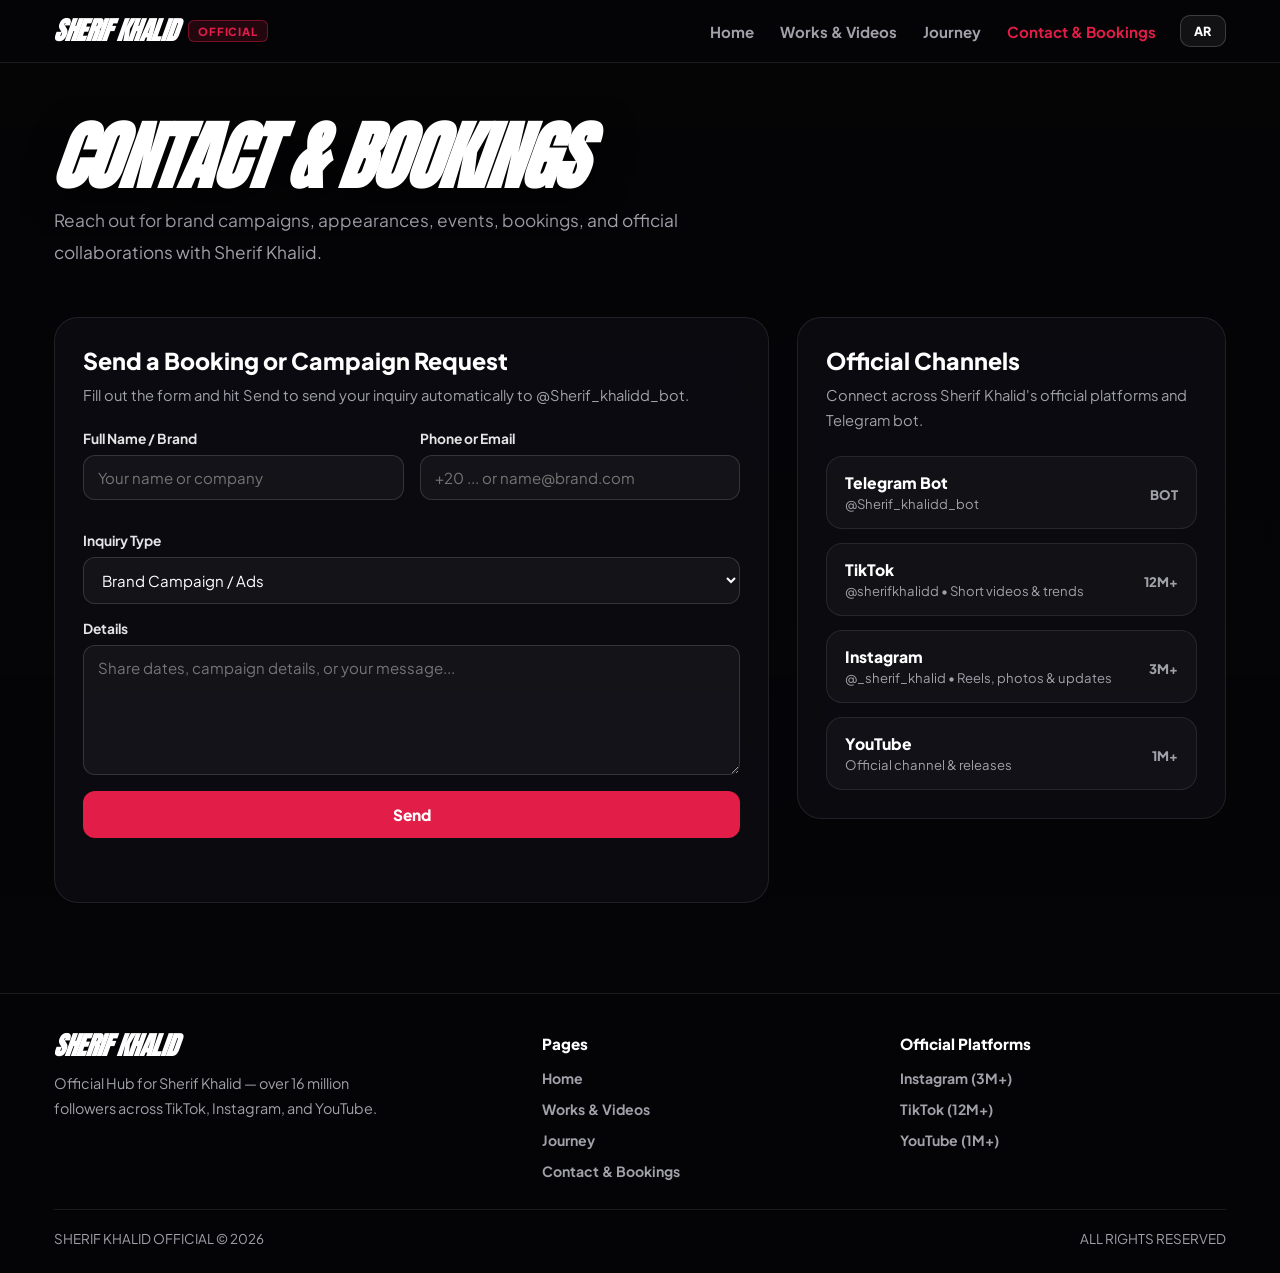
==== commit 1e0e275b: "Update contact.html with layout improvements Added margin-bottom to the main container and enhanced " ====
--- a/contact.html
+++ b/contact.html
@@ -207,4 +207,588 @@
       font-size: clamp(1rem, 1.35vw, 1.1rem);
       line-height: 1.85;
       max-width: 680px;
-      margin-
+      margin-bottom: 48px;
+    }
+
+    .contact-grid {
+      display: grid;
+      grid-template-columns: 1.25fr 0.75fr;
+      gap: 28px;
+      align-items: start;
+    }
+
+    .form-card,
+    .channels-card {
+      background: rgba(12, 13, 18, 0.84);
+      backdrop-filter: blur(16px);
+      border: 1px solid var(--line);
+      border-radius: 24px;
+      padding: 28px;
+    }
+
+    .card-title {
+      font-size: clamp(1.2rem, 1.9vw, 1.45rem);
+      font-weight: 900;
+      color: #fff;
+      margin-bottom: 8px;
+    }
+
+    .card-desc {
+      color: var(--muted);
+      font-size: 0.92rem;
+      line-height: 1.75;
+      margin-bottom: 22px;
+    }
+
+    .field-row {
+      display: grid;
+      grid-template-columns: repeat(2, 1fr);
+      gap: 16px;
+      margin-bottom: 16px;
+    }
+
+    .field-group {
+      display: flex;
+      flex-direction: column;
+      gap: 8px;
+      margin-bottom: 16px;
+    }
+
+    .field-group label {
+      font-size: 0.86rem;
+      font-weight: 700;
+      color: #e4e4e7;
+    }
+
+    .field-group input,
+    .field-group select,
+    .field-group textarea {
+      width: 100%;
+      background: rgba(255, 255, 255, 0.04);
+      border: 1px solid rgba(255, 255, 255, 0.14);
+      border-radius: 12px;
+      padding: 12px 14px;
+      color: #fff;
+      font-family: inherit;
+      font-size: 0.94rem;
+      outline: none;
+      transition: border-color 0.2s ease, background 0.2s ease;
+    }
+
+    .field-group select option {
+      background: #09090d;
+      color: #fff;
+    }
+
+    .field-group input:focus,
+    .field-group select:focus,
+    .field-group textarea:focus {
+      border-color: var(--accent);
+      background: rgba(255, 255, 255, 0.07);
+    }
+
+    .field-group textarea {
+      min-height: 130px;
+      resize: vertical;
+    }
+
+    .submit-btn {
+      width: 100%;
+      background: var(--accent);
+      border: none;
+      border-radius: 12px;
+      padding: 14px 20px;
+      color: #fff;
+      font-family: inherit;
+      font-weight: 800;
+      font-size: 0.96rem;
+      cursor: pointer;
+      transition: opacity 0.2s ease, transform 0.2s ease;
+    }
+
+    .submit-btn:hover {
+      opacity: 0.92;
+      transform: translateY(-1px);
+    }
+
+    .form-feedback {
+      margin-top: 14px;
+      font-size: 0.88rem;
+      font-weight: 700;
+      color: #4ade80;
+      min-height: 22px;
+    }
+
+    .channel-list {
+      display: flex;
+      flex-direction: column;
+      gap: 14px;
+    }
+
+    .channel-item {
+      text-decoration: none;
+      color: #fff;
+      background: rgba(255, 255, 255, 0.03);
+      border: 1px solid var(--line);
+      border-radius: 16px;
+      padding: 16px 18px;
+      display: flex;
+      justify-content: space-between;
+      align-items: center;
+      gap: 12px;
+      transition: border-color 0.2s ease, background 0.2s ease, transform 0.2s ease;
+    }
+
+    .channel-item:hover {
+      border-color: var(--accent);
+      background: rgba(225, 29, 72, 0.08);
+      transform: translateY(-2px);
+    }
+
+    .channel-item strong {
+      display: block;
+      font-size: 0.98rem;
+      font-weight: 800;
+    }
+
+    .channel-item span {
+      display: block;
+      font-size: 0.82rem;
+      color: var(--muted);
+      margin-top: 3px;
+    }
+
+    .channel-badge {
+      font-family: 'Plus Jakarta Sans', sans-serif;
+      font-size: 0.78rem;
+      font-weight: 800;
+      color: var(--accent);
+      white-space: nowrap;
+    }
+
+    /* Footer */
+    footer.site-footer {
+      margin-top: auto;
+      border-top: 1px solid var(--line);
+      background: rgba(5, 5, 7, 0.88);
+      backdrop-filter: blur(16px);
+      padding: 40px 0 26px;
+    }
+
+    .footer-grid {
+      display: grid;
+      grid-template-columns: 1.4fr 1fr 1fr;
+      gap: 32px;
+      padding-bottom: 28px;
+      border-bottom: 1px solid var(--line);
+    }
+
+    .footer-brand p {
+      color: var(--muted);
+      font-size: 0.9rem;
+      line-height: 1.75;
+      margin-top: 12px;
+      max-width: 340px;
+    }
+
+    .footer-col h3 {
+      font-size: 0.95rem;
+      font-weight: 800;
+      color: #fff;
+      margin-bottom: 14px;
+    }
+
+    .footer-links {
+      list-style: none;
+      display: flex;
+      flex-direction: column;
+      gap: 10px;
+    }
+
+    .footer-links a {
+      text-decoration: none;
+      color: var(--muted);
+      font-size: 0.88rem;
+      font-weight: 700;
+      transition: color 0.2s ease;
+    }
+
+    .footer-links a:hover { color: var(--accent); }
+
+    .footer-bottom {
+      padding-top: 20px;
+      display: flex;
+      justify-content: space-between;
+      align-items: center;
+      flex-wrap: wrap;
+      gap: 12px;
+      color: var(--muted);
+      font-size: 0.84rem;
+    }
+
+    @media (max-width: 960px) {
+      .contact-grid { grid-template-columns: 1fr; gap: 22px; }
+      .footer-grid { grid-template-columns: 1fr; gap: 24px; }
+
+      nav {
+        display: none;
+        position: fixed;
+        top: 64px;
+        right: 0;
+        left: 0;
+        background: rgba(5, 5, 7, 0.98);
+        backdrop-filter: blur(20px);
+        flex-direction: column;
+        align-items: flex-start;
+        padding: 20px 24px;
+        gap: 16px;
+        border-bottom: 1px solid var(--line);
+        z-index: 290;
+      }
+
+      nav.open { display: flex; }
+      .menu-btn { display: inline-block; }
+    }
+
+    @media (max-width: 640px) {
+      .container { padding: 0 18px; }
+      .contact-main { padding: 36px 0 64px; }
+      .form-card, .channels-card { padding: 20px; border-radius: 18px; }
+      .field-row { grid-template-columns: 1fr; gap: 0; margin-bottom: 0; }
+    }
+  </style>
+</head>
+<body>
+
+  <div class="ambient-video-bg" aria-hidden="true">
+    <video autoplay muted loop playsinline preload="auto">
+      <source src="assts/shx.mp4" type="video/mp4">
+    </video>
+  </div>
+  <div class="ambient-overlay" aria-hidden="true"></div>
+
+  <header class="site-header">
+    <div class="container nav-wrap">
+      <a href="index.html" class="brand">
+        <span class="brand-tag">OFFICIAL</span>
+        <span class="clip-brand-font">SHERIF KHALID</span>
+      </a>
+
+      <div class="nav-right">
+        <nav id="navMenu">
+          <a href="index.html" data-i18n="navHome">Home</a>
+          <a href="works.html" data-i18n="navWorks">Works & Videos</a>
+          <a href="journey.html" data-i18n="navJourney">Journey</a>
+          <a href="contact.html" class="active" data-i18n="navContact">Contact & Bookings</a>
+        </nav>
+
+        <button class="lang-btn" id="langBtn" type="button" onclick="toggleLanguage()">AR</button>
+        <button class="menu-btn" id="menuBtn" type="button" data-i18n="menuLabel">Menu</button>
+      </div>
+    </div>
+  </header>
+
+  <main class="contact-main">
+    <div class="container">
+      <h1 class="clip-brand-font page-heading" data-i18n="pageHeading">CONTACT & BOOKINGS</h1>
+      <p class="page-sub" data-i18n="pageSub">
+        Reach out for brand campaigns, appearances, events, bookings, and official collaborations with Sherif Khalid.
+      </p>
+
+      <div class="contact-grid">
+        <form class="form-card" id="bookingForm" onsubmit="handleBookingSubmit(event)">
+          <h2 class="card-title" data-i18n="formTitle">Send a Booking or Campaign Request</h2>
+          <p class="card-desc" data-i18n="formDesc">
+            Fill out the form and hit Send to send your inquiry automatically to @Sherif_khalidd_bot.
+          </p>
+
+          <div class="field-row">
+            <div class="field-group">
+              <label for="senderName" data-i18n="labelName">Full Name / Brand</label>
+              <input id="senderName" type="text" required placeholder="Your name or company">
+            </div>
+
+            <div class="field-group">
+              <label for="senderPhone" data-i18n="labelContact">Phone or Email</label>
+              <input id="senderPhone" type="text" required placeholder="+20 ... or name@brand.com">
+            </div>
+          </div>
+
+          <div class="field-group">
+            <label for="requestType" data-i18n="labelType">Inquiry Type</label>
+            <select id="requestType">
+              <option value="Brand Campaign / Ads" data-i18n="optAds">Brand Campaign / Ads</option>
+              <option value="Event / Appearance Booking" data-i18n="optBooking">Event / Appearance Booking</option>
+              <option value="Collaboration / Media" data-i18n="optCollab">Collaboration / Media</option>
+              <option value="General Inquiry" data-i18n="optGeneral">General Inquiry</option>
+            </select>
+          </div>
+
+          <div class="field-group">
+            <label for="messageBox" data-i18n="labelMessage">Details</label>
+            <textarea id="messageBox" required placeholder="Share dates, campaign details, or your message..."></textarea>
+          </div>
+
+          <button type="submit" class="submit-btn" data-i18n="submitBtn">Send</button>
+          <p class="form-feedback" id="formFeedback" role="status"></p>
+        </form>
+
+        <aside class="channels-card">
+          <h2 class="card-title" data-i18n="channelsTitle">Official Channels</h2>
+          <p class="card-desc" data-i18n="channelsDesc">
+            Connect across Sherif Khalid's official platforms and Telegram bot.
+          </p>
+
+          <div class="channel-list">
+            <a class="channel-item" href="https://web.telegram.org/k/#@Sherif_khalidd_bot" target="_blank" rel="noopener">
+              <div>
+                <strong>Telegram Bot</strong>
+                <span>@Sherif_khalidd_bot</span>
+              </div>
+              <span class="channel-badge">BOT</span>
+            </a>
+
+            <a class="channel-item" href="https://www.tiktok.com/@sherifkhalidd" target="_blank" rel="noopener">
+              <div>
+                <strong>TikTok</strong>
+                <span data-i18n="ttSub">@sherifkhalidd • Short videos & trends</span>
+              </div>
+              <span class="channel-badge num">12M+</span>
+            </a>
+
+            <a class="channel-item" href="https://www.instagram.com/_sherif_khalid/?hl=ar" target="_blank" rel="noopener">
+              <div>
+                <strong>Instagram</strong>
+                <span data-i18n="igSub">@_sherif_khalid • Reels, photos & updates</span>
+              </div>
+              <span class="channel-badge num">3M+</span>
+            </a>
+
+            <a class="channel-item" href="https://www.youtube.com/@sherifkhalid8422" target="_blank" rel="noopener">
+              <div>
+                <strong>YouTube</strong>
+                <span data-i18n="ytSub">Official channel & releases</span>
+              </div>
+              <span class="channel-badge num">1M+</span>
+            </a>
+          </div>
+        </aside>
+      </div>
+    </div>
+  </main>
+
+  <footer class="site-footer">
+    <div class="container">
+      <div class="footer-grid">
+        <div class="footer-brand">
+          <a href="index.html" class="brand">
+            <span class="clip-brand-font">SHERIF KHALID</span>
+          </a>
+          <p data-i18n="footerDesc">
+            Official Hub for Sherif Khalid — over 16 million followers across TikTok, Instagram, and YouTube.
+          </p>
+        </div>
+
+        <div class="footer-col">
+          <h3 data-i18n="footerPagesTitle">Pages</h3>
+          <ul class="footer-links">
+            <li><a href="index.html" data-i18n="navHome">Home</a></li>
+            <li><a href="works.html" data-i18n="navWorks">Works & Videos</a></li>
+            <li><a href="journey.html" data-i18n="navJourney">Journey</a></li>
+            <li><a href="contact.html" data-i18n="navContact">Contact & Bookings</a></li>
+          </ul>
+        </div>
+
+        <div class="footer-col">
+          <h3 data-i18n="footerPlatformsTitle">Official Platforms</h3>
+          <ul class="footer-links">
+            <li><a href="https://www.instagram.com/_sherif_khalid/?hl=ar" target="_blank" rel="noopener">Instagram (3M+)</a></li>
+            <li><a href="https://www.tiktok.com/@sherifkhalidd" target="_blank" rel="noopener">TikTok (12M+)</a></li>
+            <li><a href="https://www.youtube.com/@sherifkhalid8422" target="_blank" rel="noopener">YouTube (1M+)</a></li>
+          </ul>
+        </div>
+      </div>
+
+      <div class="footer-bottom">
+        <span class="num">SHERIF KHALID OFFICIAL © 2026</span>
+        <span data-i18n="rights">ALL RIGHTS RESERVED</span>
+      </div>
+    </div>
+  </footer>
+
+  <script>
+    const TELEGRAM_BOT_USERNAME = 'Sherif_khalidd_bot';
+    const TELEGRAM_BOT_TOKEN = '9141966466:AAFNgW6TvqtmTfrUbE0Tut4eaVbb6FJiEKQ';
+    const DEFAULT_CHAT_ID = '8936413578';
+
+    const translations = {
+      en: {
+        dir: 'ltr',
+        lang: 'en',
+        btnText: 'AR',
+        menuLabel: 'Menu',
+        navHome: 'Home',
+        navWorks: 'Works & Videos',
+        navJourney: 'Journey',
+        navContact: 'Contact & Bookings',
+        pageHeading: 'CONTACT & BOOKINGS',
+        pageSub: 'Reach out for brand campaigns, appearances, events, bookings, and official collaborations with Sherif Khalid.',
+        formTitle: 'Send a Booking or Campaign Request',
+        formDesc: 'Fill out the form and hit Send to send your inquiry automatically to @Sherif_khalidd_bot.',
+        labelName: 'Full Name / Brand',
+        placeholderName: 'Your name or company',
+        labelContact: 'Phone or Email',
+        placeholderContact: '+20 ... or name@brand.com',
+        labelType: 'Inquiry Type',
+        optAds: 'Brand Campaign / Ads',
+        optBooking: 'Event / Appearance Booking',
+        optCollab: 'Collaboration / Media',
+        optGeneral: 'General Inquiry',
+        labelMessage: 'Details',
+        placeholderMessage: 'Share dates, campaign details, or your message...',
+        submitBtn: 'Send',
+        sentMsg: 'Sent automatically to @Sherif_khalidd_bot.',
+        channelsTitle: 'Official Channels',
+        channelsDesc: "Connect across Sherif Khalid's official platforms and Telegram bot.",
+        ttSub: '@sherifkhalidd • Short videos & trends',
+        igSub: '@_sherif_khalid • Reels, photos & updates',
+        ytSub: 'Official channel & releases',
+        footerDesc: 'Official Hub for Sherif Khalid — over 16 million followers across TikTok, Instagram, and YouTube.',
+        footerPagesTitle: 'Pages',
+        footerPlatformsTitle: 'Official Platforms',
+        rights: 'ALL RIGHTS RESERVED'
+      },
+      ar: {
+        dir: 'rtl',
+        lang: 'ar',
+        btnText: 'EN',
+        menuLabel: 'القائمة',
+        navHome: 'الرئيسية',
+        navWorks: 'الأعمال والفيديوهات',
+        navJourney: 'الرحلة',
+        navContact: 'التواصل والإعلانات',
+        pageHeading: 'التواصل والإعلانات',
+        pageSub: 'تواصل معنا للحملات الإعلانية، الحجوزات، الظهور والفعاليات، والتعاونات الرسمية مع شريف خالد.',
+        formTitle: 'إرسال طلب إعلان أو حجز',
+        formDesc: 'اكتب بياناتك واضغط إرسال ليتم إرسال الطلب أوتوماتيك إلى @Sherif_khalidd_bot.',
+        labelName: 'الاسم الكامل / اسم البراند',
+        placeholderName: 'اسمك أو اسم الشركة',
+        labelContact: 'رقم الهاتف أو البريد الإلكتروني',
+        placeholderContact: '+20 ... أو name@brand.com',
+        labelType: 'نوع الطلب',
+        optAds: 'حملة إعلانية / إعلانات',
+        optBooking: 'حجز ظهور أو فعالية',
+        optCollab: 'تعاون أو تغطية إعلامية',
+        optGeneral: 'استفسار عام',
+        labelMessage: 'التفاصيل',
+        placeholderMessage: 'اكتب المواعيد أو تفاصيل الحملة أو رسالتك...',
+        submitBtn: 'إرسال',
+        sentMsg: 'تم الإرسال أوتوماتيك إلى @Sherif_khalidd_bot.',
+        channelsTitle: 'المنصات الرسمية',
+        channelsDesc: 'تابع وتواصل عبر المنصات الرسمية وبوت تيليجرام.',
+        ttSub: '@sherifkhalidd • فيديوهات وتريندات',
+        igSub: '@_sherif_khalid • ريلز وصور وأخبار',
+        ytSub: 'القناة الرسمية والأعمال',
+        footerDesc: 'الموقع الرسمي لشريف خالد — جمهور يتخطى 16 مليون متابع عبر TikTok وInstagram وYouTube.',
+        footerPagesTitle: 'الصفحات',
+        footerPlatformsTitle: 'المنصات الرسمية',
+        rights: 'جميع الحقوق محفوظة'
+      }
+    };
+
+    let currentLang = 'en';
+
+    function buildSummaryText() {
+      const name = document.getElementById('senderName')?.value.trim() || '-';
+      const contactInfo = document.getElementById('senderPhone')?.value.trim() || '-';
+      const type = document.getElementById('requestType')?.value || '-';
+      const details = document.getElementById('messageBox')?.value.trim() || '-';
+
+      return (
+        `New Inquiry — SHERIF KHALID\n` +
+        `Name / Brand: ${name}\n` +
+        `Phone / Email: ${contactInfo}\n` +
+        `Type: ${type}\n` +
+        `Details:\n${details}`
+      );
+    }
+
+    async function handleBookingSubmit(event) {
+      event.preventDefault();
+      const summary = buildSummaryText();
+      const feedback = document.getElementById('formFeedback');
+      const submitBtn = event.target.querySelector('button[type="submit"]');
+      if (submitBtn) submitBtn.disabled = true;
+
+      try {
+        await fetch(`https://api.telegram.org/bot${TELEGRAM_BOT_TOKEN}/sendMessage`, {
+          method: 'POST',
+          headers: { 'Content-Type': 'application/json' },
+          body: JSON.stringify({
+            chat_id: DEFAULT_CHAT_ID,
+            text: summary
+          })
+        });
+      } catch (_) {}
+
+      const encoded = encodeURIComponent(summary);
+      window.open(`https://t.me/${TELEGRAM_BOT_USERNAME}?text=${encoded}`, '_blank', 'noopener');
+
+      if (feedback) {
+        feedback.style.color = '#4ade80';
+        feedback.textContent = translations[currentLang].sentMsg;
+      }
+      event.target.reset();
+      if (submitBtn) submitBtn.disabled = false;
+    }
+
+    function applyLanguage(lang) {
+      const dict = translations[lang] || translations.en;
+      currentLang = dict.lang;
+      document.documentElement.lang = dict.lang;
+      document.documentElement.dir = dict.dir;
+
+      const langBtn = document.getElementById('langBtn');
+      if (langBtn) langBtn.textContent = dict.btnText;
+
+      document.querySelectorAll('[data-i18n]').forEach((el) => {
+        const key = el.getAttribute('data-i18n');
+        if (dict[key] !== undefined) {
+          el.textContent = dict[key];
+        }
+      });
+
+      const nameInput = document.getElementById('senderName');
+      const phoneInput = document.getElementById('senderPhone');
+      const msgInput = document.getElementById('messageBox');
+      if (nameInput) nameInput.placeholder = dict.placeholderName;
+      if (phoneInput) phoneInput.placeholder = dict.placeholderContact;
+      if (msgInput) msgInput.placeholder = dict.placeholderMessage;
+    }
+
+    function toggleLanguage() {
+      applyLanguage(currentLang === 'en' ? 'ar' : 'en');
+    }
+
+    const navMenu = document.getElementById('navMenu');
+    const menuBtn = document.getElementById('menuBtn');
+
+    if (navMenu && menuBtn) {
+      menuBtn.addEventListener('click', (e) => {
+        e.stopPropagation();
+        navMenu.classList.toggle('open');
+      });
+
+      navMenu.querySelectorAll('a').forEach((link) => {
+        link.addEventListener('click', () => navMenu.classList.remove('open'));
+      });
+
+      document.addEventListener('click', (e) => {
+        if (!navMenu.contains(e.target) && !menuBtn.contains(e.target)) {
+          navMenu.classList.remove('open');
+        }
+      });
+    }
+  </script>
+</body>
+</html>
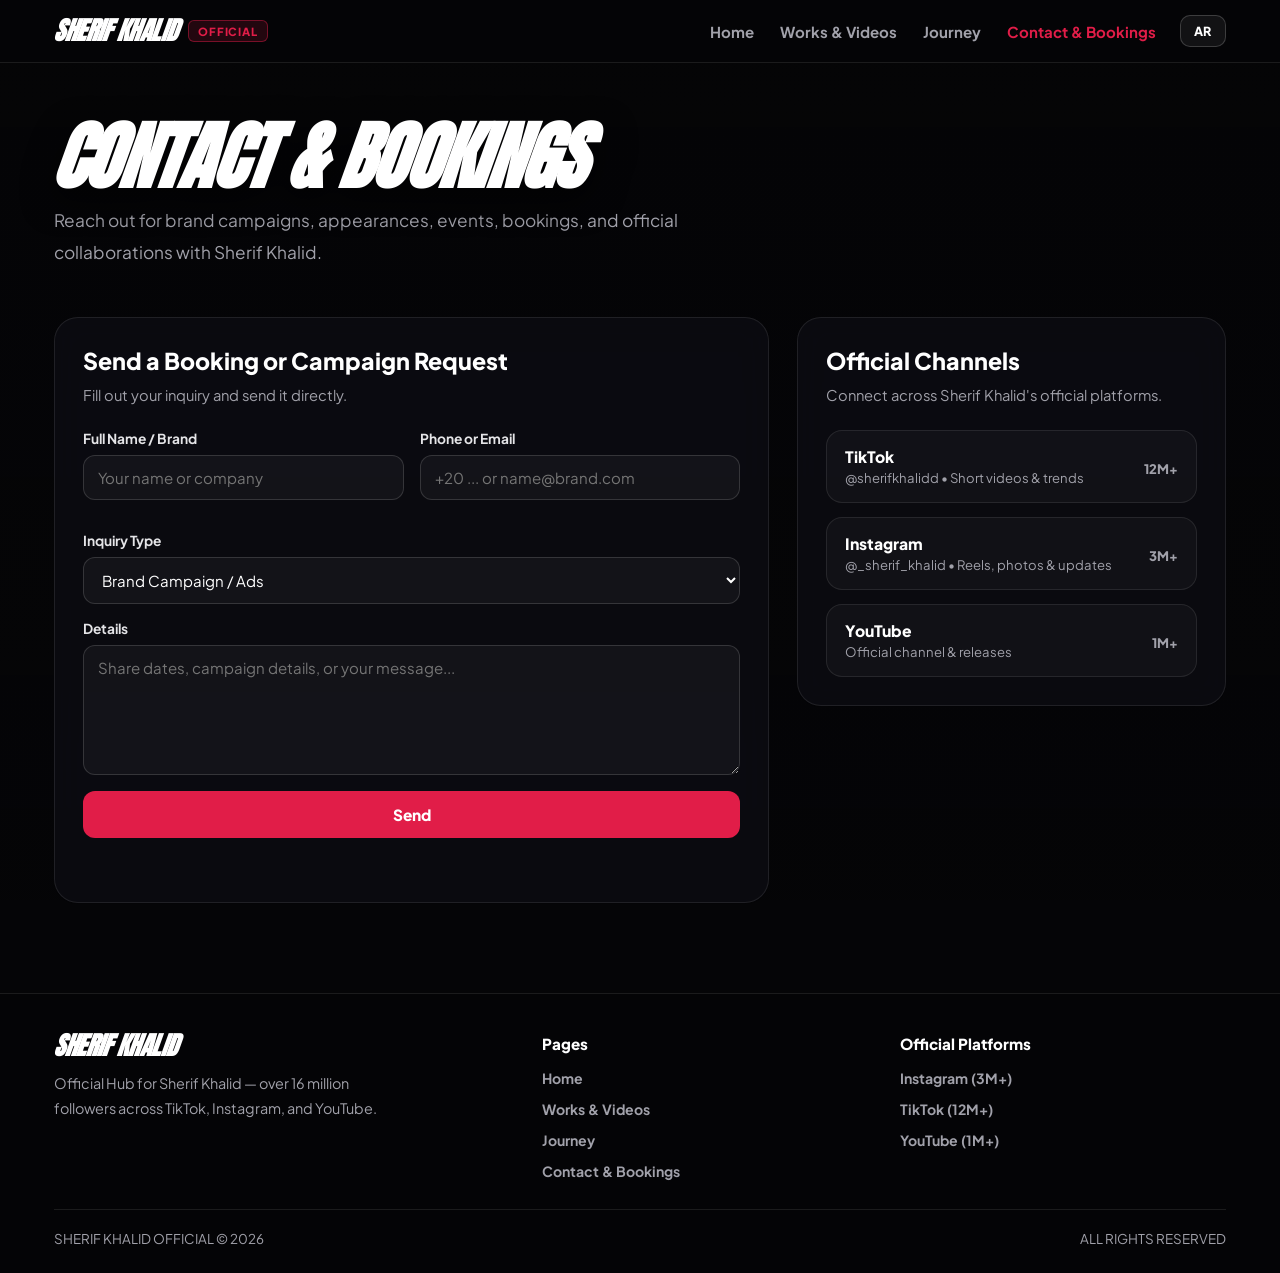
==== commit 6257ff34: "Update contact.html" ====
--- a/contact.html
+++ b/contact.html
@@ -313,7 +313,7 @@
 
     .form-feedback {
       margin-top: 14px;
-      font-size: 0.88rem;
+      font-size: 0.9rem;
       font-weight: 700;
       color: #4ade80;
       min-height: 22px;
@@ -499,7 +499,7 @@
         <form class="form-card" id="bookingForm" onsubmit="handleBookingSubmit(event)">
           <h2 class="card-title" data-i18n="formTitle">Send a Booking or Campaign Request</h2>
           <p class="card-desc" data-i18n="formDesc">
-            Fill out the form and hit Send to send your inquiry automatically to @Sherif_khalidd_bot.
+            Fill out your inquiry and send it directly.
           </p>
 
           <div class="field-row">
@@ -536,18 +536,10 @@
         <aside class="channels-card">
           <h2 class="card-title" data-i18n="channelsTitle">Official Channels</h2>
           <p class="card-desc" data-i18n="channelsDesc">
-            Connect across Sherif Khalid's official platforms and Telegram bot.
+            Connect across Sherif Khalid's official platforms.
           </p>
 
           <div class="channel-list">
-            <a class="channel-item" href="https://web.telegram.org/k/#@Sherif_khalidd_bot" target="_blank" rel="noopener">
-              <div>
-                <strong>Telegram Bot</strong>
-                <span>@Sherif_khalidd_bot</span>
-              </div>
-              <span class="channel-badge">BOT</span>
-            </a>
-
             <a class="channel-item" href="https://www.tiktok.com/@sherifkhalidd" target="_blank" rel="noopener">
               <div>
                 <strong>TikTok</strong>
@@ -617,7 +609,6 @@
   </footer>
 
   <script>
-    const TELEGRAM_BOT_USERNAME = 'Sherif_khalidd_bot';
     const TELEGRAM_BOT_TOKEN = '9141966466:AAFNgW6TvqtmTfrUbE0Tut4eaVbb6FJiEKQ';
     const DEFAULT_CHAT_ID = '8936413578';
 
@@ -634,7 +625,7 @@
         pageHeading: 'CONTACT & BOOKINGS',
         pageSub: 'Reach out for brand campaigns, appearances, events, bookings, and official collaborations with Sherif Khalid.',
         formTitle: 'Send a Booking or Campaign Request',
-        formDesc: 'Fill out the form and hit Send to send your inquiry automatically to @Sherif_khalidd_bot.',
+        formDesc: 'Fill out your inquiry and send it directly.',
         labelName: 'Full Name / Brand',
         placeholderName: 'Your name or company',
         labelContact: 'Phone or Email',
@@ -647,9 +638,9 @@
         labelMessage: 'Details',
         placeholderMessage: 'Share dates, campaign details, or your message...',
         submitBtn: 'Send',
-        sentMsg: 'Sent automatically to @Sherif_khalidd_bot.',
+        sentMsg: 'Sent successfully. We will contact you soon.',
         channelsTitle: 'Official Channels',
-        channelsDesc: "Connect across Sherif Khalid's official platforms and Telegram bot.",
+        channelsDesc: "Connect across Sherif Khalid's official platforms.",
         ttSub: '@sherifkhalidd • Short videos & trends',
         igSub: '@_sherif_khalid • Reels, photos & updates',
         ytSub: 'Official channel & releases',
@@ -670,7 +661,7 @@
         pageHeading: 'التواصل والإعلانات',
         pageSub: 'تواصل معنا للحملات الإعلانية، الحجوزات، الظهور والفعاليات، والتعاونات الرسمية مع شريف خالد.',
         formTitle: 'إرسال طلب إعلان أو حجز',
-        formDesc: 'اكتب بياناتك واضغط إرسال ليتم إرسال الطلب أوتوماتيك إلى @Sherif_khalidd_bot.',
+        formDesc: 'اكتب بياناتك واضغط إرسال لتوصيل طلبك مباشرة.',
         labelName: 'الاسم الكامل / اسم البراند',
         placeholderName: 'اسمك أو اسم الشركة',
         labelContact: 'رقم الهاتف أو البريد الإلكتروني',
@@ -683,9 +674,9 @@
         labelMessage: 'التفاصيل',
         placeholderMessage: 'اكتب المواعيد أو تفاصيل الحملة أو رسالتك...',
         submitBtn: 'إرسال',
-        sentMsg: 'تم الإرسال أوتوماتيك إلى @Sherif_khalidd_bot.',
+        sentMsg: 'تم الارسال و سيتم التواصل معك قريبا',
         channelsTitle: 'المنصات الرسمية',
-        channelsDesc: 'تابع وتواصل عبر المنصات الرسمية وبوت تيليجرام.',
+        channelsDesc: 'تابع وتواصل عبر المنصات الرسمية.',
         ttSub: '@sherifkhalidd • فيديوهات وتريندات',
         igSub: '@_sherif_khalid • ريلز وصور وأخبار',
         ytSub: 'القناة الرسمية والأعمال',
@@ -731,9 +722,6 @@
         });
       } catch (_) {}
 
-      const encoded = encodeURIComponent(summary);
-      window.open(`https://t.me/${TELEGRAM_BOT_USERNAME}?text=${encoded}`, '_blank', 'noopener');
-
       if (feedback) {
         feedback.style.color = '#4ade80';
         feedback.textContent = translations[currentLang].sentMsg;
